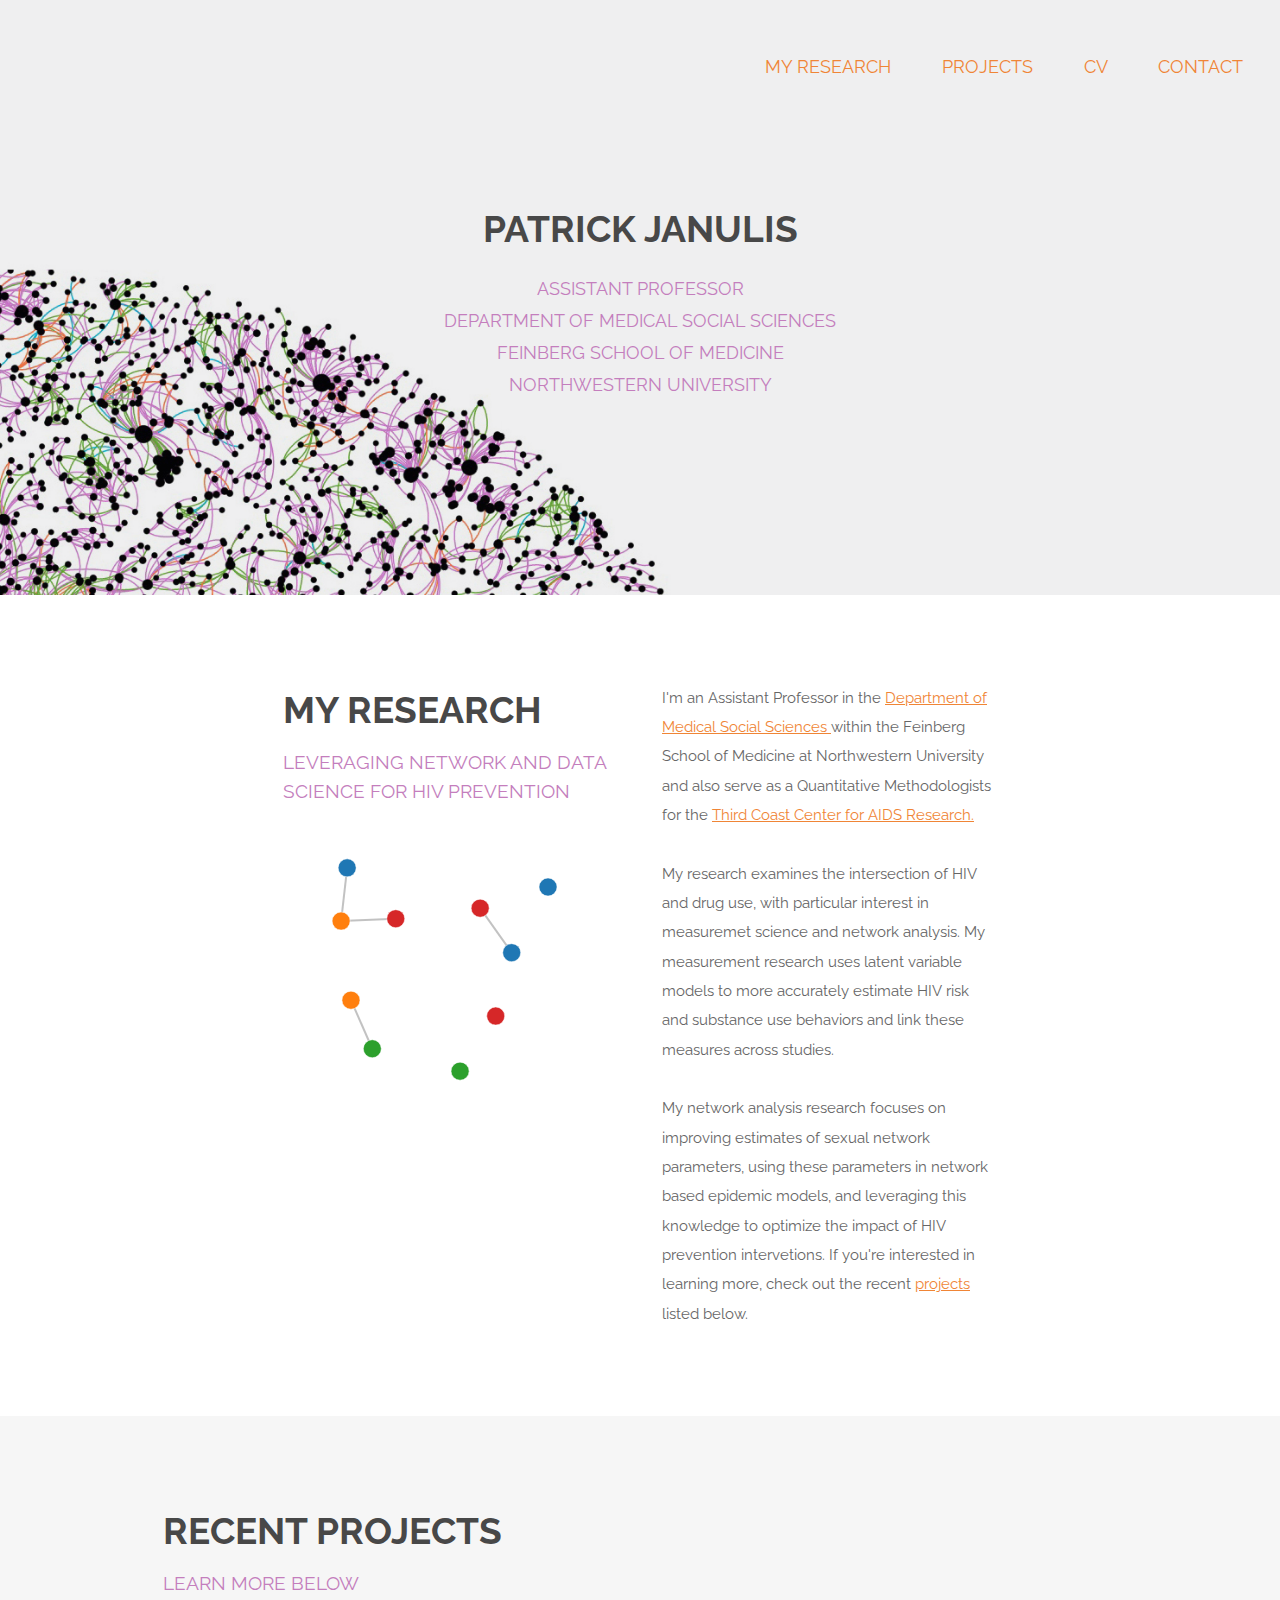
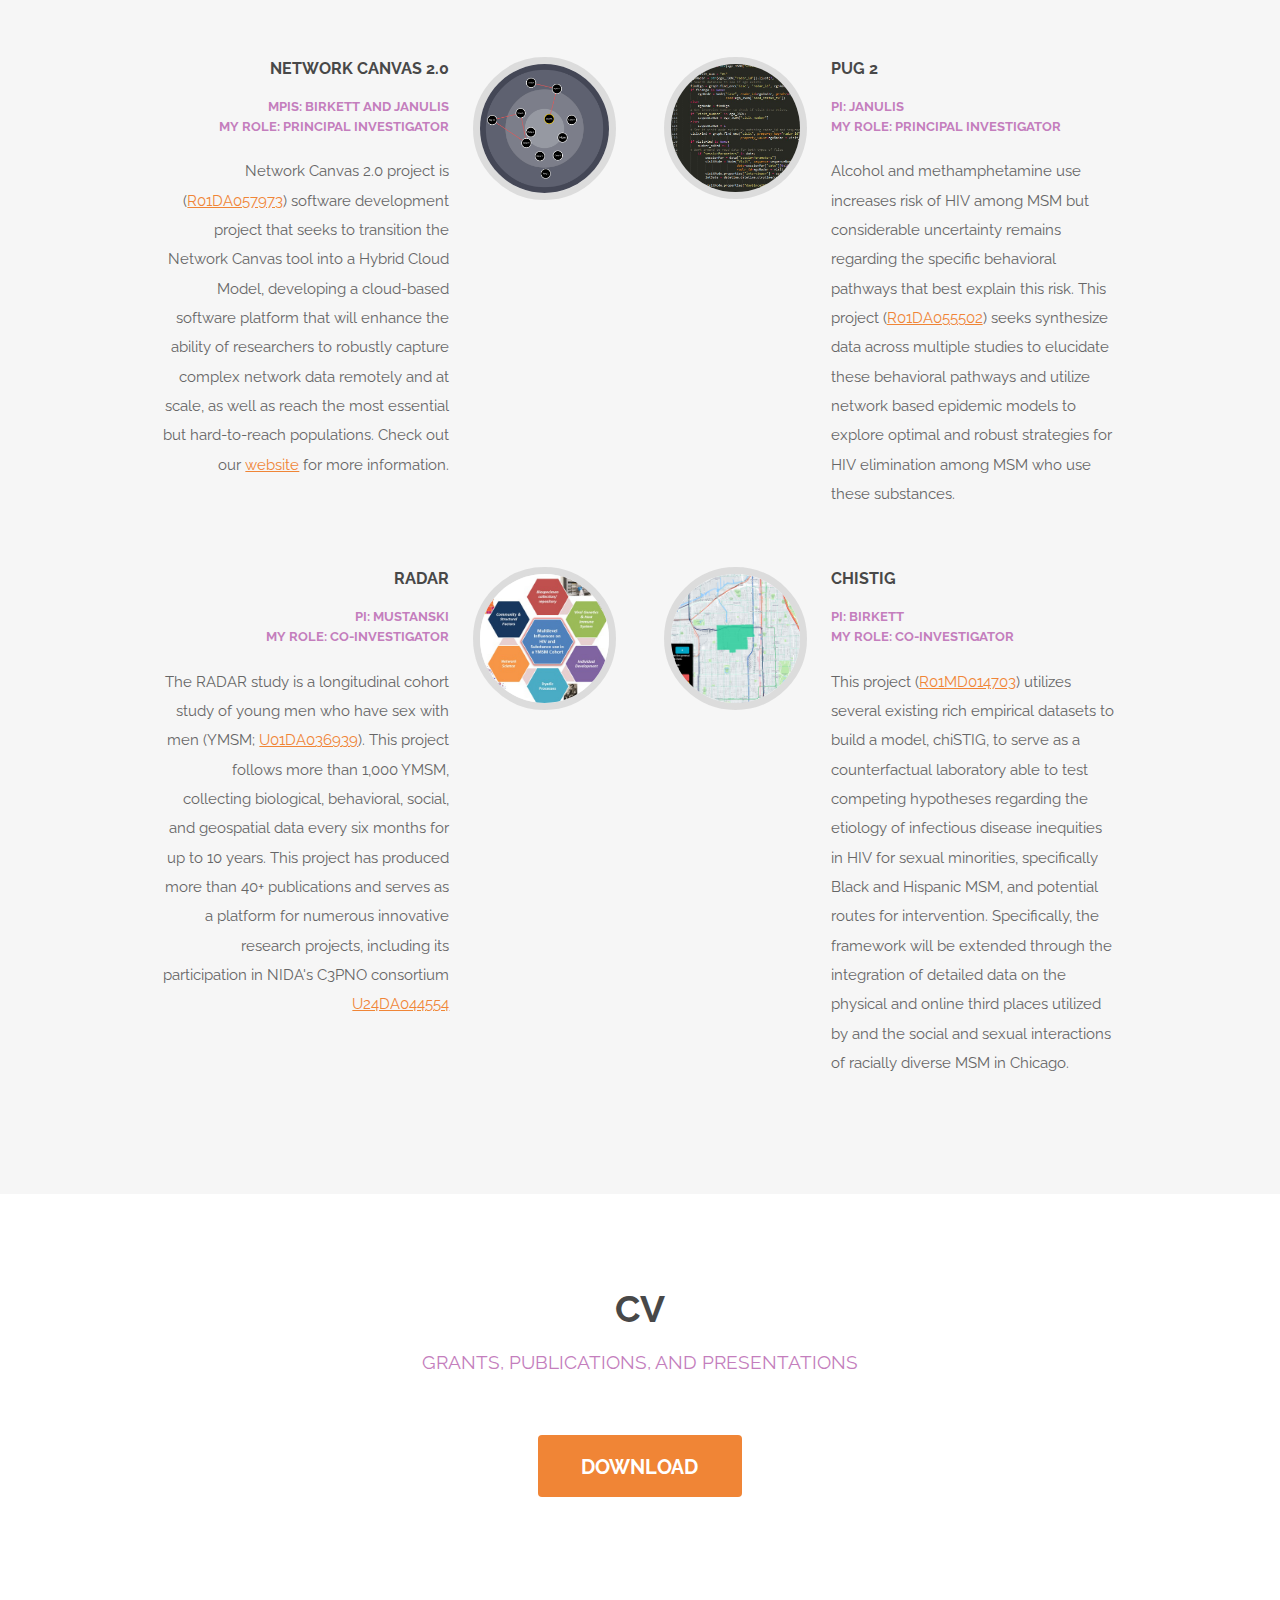
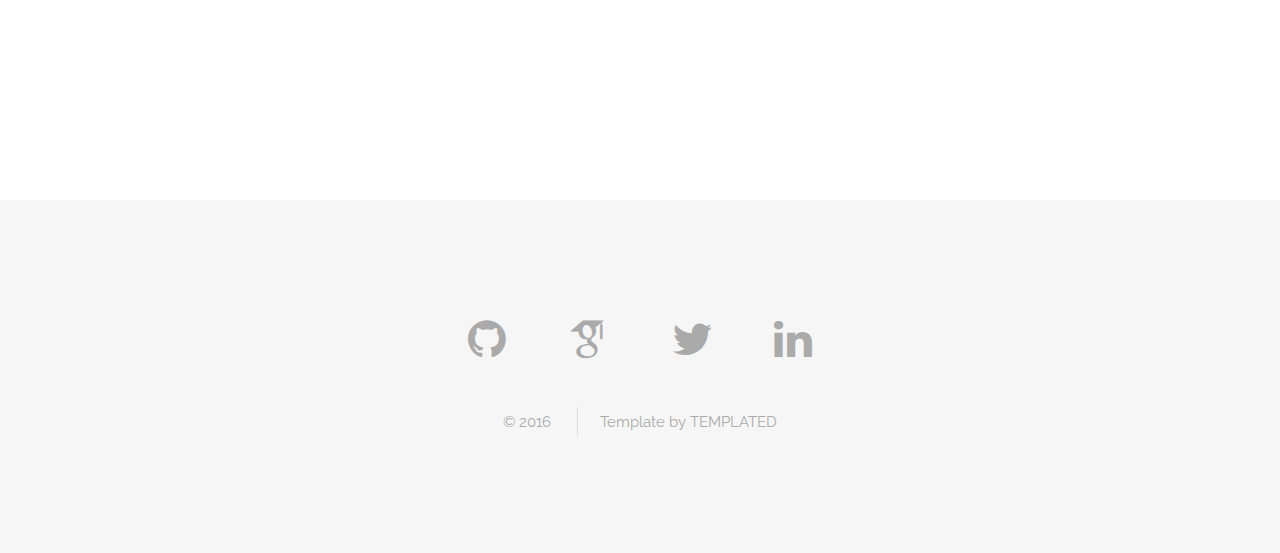
==== index.html @ 69c3ade6 "Update index.html" ====
<!DOCTYPE HTML>
<!--
	Spatial by TEMPLATED
	templated.co @templatedco
	Released for free under the Creative Commons Attribution 3.0 license (templated.co/license)
-->
<html>
	<head>
		<title>Patrick Janulis, Ph.D.</title>
		<meta charset="utf-8" />
		<meta name="viewport" content="width=device-width, initial-scale=1" />
		<link rel="stylesheet" href="css/main.css" />
		<link rel="stylesheet" href="css/d3.css" />
		<link rel="stylesheet" href="/css/academicons.min.css"/>
	</head>
	<body class="landing">

		<!-- Header -->
			<header id="header" class="alt">
				<!--- <h1><strong><a href="index.html">Spatial</a></strong> by Templated</h1> -->
				<nav id="nav">
					<ul>
						<li><a href="#MyWork">My Research</a></li>
						<li><a href="#Projects">Projects</a></li>
						<li><a href="PatrickJanulisCV.pdf">CV</a></li>
						<!---  <li><a href="#Publications">Publications</a></li> -->
						<li><a href="#Contact">Contact</a></li>
					</ul>
				</nav>
			</header>

			<a href="#menu" class="navPanelToggle"><span class="fa fa-bars"></span></a>

		<!-- Banner -->
			<section id="banner">

				<h2>Patrick Janulis</h2>
				<p> Assistant Professor <br /> Department of Medical Social Sciences  <br /> Feinberg School of Medicine  <br /> Northwestern University </p>
			</section>

			<!-- One -->
				<section id="MyWork" class="wrapper style1">
					<div class="container 75%">
						<div class="row 200%">
							<div class="6u 12u$(medium)">
								<header class="major">
									<h2>My Research</h2>
									<p>Leveraging network and data science for HIV prevention</p>
									<svg class= "network"></svg>
								</header>
							</div>
							<div class="6u$ 12u$(medium)">
								<p>I'm an Assistant Professor in the <a href="http://www.mss.northwestern.edu/"> Department of Medical Social Sciences </a> within the Feinberg School of Medicine at Northwestern University and also serve as a Quantitative Methodologists for the <a href="http://www.thirdcoastcfar.org/"> Third Coast Center for AIDS Research. </a></p>
								<p>My research examines the intersection of HIV and drug use, with particular interest in measuremet science and network analysis. My measurement research uses latent variable models to more accurately estimate HIV risk and substance use behaviors and link these measures across studies.</p>
								<p>My network analysis research focuses on improving estimates of sexual network parameters, using these parameters in network based epidemic models, and leveraging this knowledge to optimize the impact of HIV prevention intervetions. If you're interested in learning more, check out the recent <a href="#Projects">projects</a> listed below.</p>
							</div>
						</div>
					</div>
				</section>

			<!-- Two -->
				<section id="Projects" class="wrapper style2">
					<div class="container">
						<header class="major special">
							<h2>Recent Projects</h2>
							<p>Learn more below</p>
						</header>
						<div class="feature-grid">
							<div class="feature">
								<div class="image rounded"><img src="images/networkCanvas.jpg" alt="" /></div>
								<div class="content">
									<header>
										<h4>Network Canvas 2.0 </h4>
										<p class="bold">MPIs: Birkett and Janulis</br> My Role: Principal Investigator</p>
									</header>
									<p> Network Canvas 2.0 project is (<a href="https://reporter.nih.gov/search/6ZwHm5QRpkyrocJOFeIdmw/project-details/10715902">R01DA057973</a>) software development project that seeks to transition the Network Canvas tool into a Hybrid Cloud Model, developing a cloud-based software platform that will enhance the ability of researchers to robustly capture complex network data remotely and at scale, as well as reach the most essential but hard-to-reach populations. Check out our <a href="http://www.networkcanvas.com">website</a> for more information.</p>
								</div>
							</div>
							<div class="feature">
								<div class="image rounded"><img src="images/code.jpg" alt="" /></div>
								<div class="content">
									<header>
										<h4>PUG 2</h4>
										<p class="bold">PI: Janulis </br> My Role: Principal Investigator</p>
									</header>
									<p> Alcohol and methamphetamine use increases risk of HIV among MSM but considerable uncertainty remains regarding the specific behavioral pathways that best explain this risk. This project (<a href="https://reporter.nih.gov/search/p9eFxwywHk2UpX7221459A/project-details/10402179">R01DA055502</a>) seeks synthesize data across multiple studies to elucidate these behavioral pathways and utilize network based epidemic models to explore optimal and robust strategies for HIV elimination among MSM who use these substances.</p>
								</div>
							</div>
							<div class="feature">
								<div class="image rounded"><img src="images/radar.jpg" alt="" /></div>
								<div class="content">
									<header>
										<h4>RADAR</h4>
										<p class="bold">PI: Mustanski </br> My Role: Co-Investigator</p>
									</header>
									<p>The RADAR study is a longitudinal cohort study of young men who have sex with men (YMSM; <a href="https://projectreporter.nih.gov/project_info_description.cfm?aid=9271372&icde=31933219&ddparam=&ddvalue=&ddsub=&cr=3&csb=default&cs=ASC">U01DA036939</a>). This project follows more than 1,000 YMSM, collecting biological, behavioral, social, and geospatial data every six months for up to 10 years. This project has produced more than 40+ publications and serves as a platform for numerous innovative research projects, including its participation in NIDA's C3PNO consortium <a href="https://reporter.nih.gov/search/ulY2-JUQO0CBZfB5FTAWDQ/project-details/10552117">U24DA044554</a></p>
								</div>
							</div>
							<div class="feature">
								<div class="image rounded"><img src="images/geospatial.jpg" alt="" /></div>
								<div class="content">
									<header>
										<h4>chiSTIG</h4>
										<p class="bold">PI: Birkett </br> My Role: Co-Investigator</p>
									</header>
									<p>This project (<a href="https://reporter.nih.gov/search/TsQp_TdCnUOTzbxrg2rT-w/project-details/10320072">R01MD014703</a>) utilizes several existing rich empirical datasets to build a model, chiSTIG, to serve as a counterfactual laboratory able to test competing hypotheses regarding the etiology of infectious disease inequities in HIV for sexual minorities, specifically Black and Hispanic MSM, and potential routes for intervention. Specifically, the framework will be extended through the integration of detailed data on the physical and online third places utilized by and the social and sexual interactions of racially diverse MSM in Chicago. </a> </p>
								</div>
							</div>
						</div>
					</div>
				</section>

			<!-- Three -->
				<section id="CV" class="wrapper style1 special">
					<div class="container">
						<header class="major">
							<h2>CV</h2>
							<p>Grants, Publications, and Presentations</p>
						</header>
						<ul class="actions">
							<li><a href="PatrickJanulisCV.pdf" class="button special big">Download</a></li>
						</ul>
					</div>
				</section>

			<!-- Four -->
				<section id="Contact" class="wrapper style3 special">
					<div class="container">
						<header class="major">
							<h2></h2>
						</header>
					</div>
				</section>

		<!-- Footer -->
			<footer id="footer">
				<div class="container">
					<ul class="icons">
						<li><a href="https://github.com/pfsj" class="icon fa-github"></a></li>
						<li><a href="https://scholar.google.com/citations?user=0B28BegAAAAJ&hl=en" class="ai ai-google-scholar ai-2x"></a></li>
						<li><a href="https://twitter.com/Janulis" class="icon fa-twitter"></a></li>
						<li><a href="https://www.linkedin.com/in/patrick-janulis-29b77410" class="icon fa-linkedin"></a></li>
					</ul>
					<ul class="copyright">
						<li>&copy; 2016</li>
						<li>Template by <a href="https://templated.co/">TEMPLATED</a></li>
					</ul>
				</div>
			</footer>

		<!-- Scripts -->
			<script src="js/jquery.min.js"></script>
			<script src="js/skel.min.js"></script>
			<script src="js/d3.v3.min.js"></script>
			<script src="js/d3network.js"></script>
			<!-- Remove to make auto scroll
			<script>window.noZensmooth = true </script> -->

   			<script src="js/zenscroll-min.js"></script>
			<script src="js/util.js"></script>
			<script src="js/main.js"></script>

	</body>
</html>
---- css/main.css ----
@import url(font-awesome.min.css);
@import url(https://fonts.googleapis.com/css?family=Raleway:400,700);

/*
	Spatial by TEMPLATED
	templated.co @templatedco
	Released for free under the Creative Commons Attribution 3.0 license (templated.co/license)
*/

/* Reset */

	html, body, div, span, applet, object, iframe, h1, h2, h3, h4, h5, h6, p, blockquote, pre, a, abbr, acronym, address, big, cite, code, del, dfn, em, img, ins, kbd, q, s, samp, small, strike, strong, sub, sup, tt, var, b, u, i, center, dl, dt, dd, ol, ul, li, fieldset, form, label, legend, table, caption, tbody, tfoot, thead, tr, th, td, article, aside, canvas, details, embed, figure, figcaption, footer, header, hgroup, menu, nav, output, ruby, section, summary, time, mark, audio, video {
		margin: 0;
		padding: 0;
		border: 0;
		font-size: 100%;
		font: inherit;
		vertical-align: baseline;
	}

	article, aside, details, figcaption, figure, footer, header, hgroup, menu, nav, section {
		display: block;
	}

	body {
		line-height: 1;
	}

	ol, ul {
		list-style: none;
	}

	blockquote, q {
		quotes: none;
	}

	blockquote:before, blockquote:after, q:before, q:after {
		content: '';
		content: none;
	}

	table {
		border-collapse: collapse;
		border-spacing: 0;
	}

	body {
		-webkit-text-size-adjust: none;
	}

	body, .smooth-container {
		scroll-behavior: smooth
	}

/* Box Model */

	*, *:before, *:after {
		-moz-box-sizing: border-box;
		-webkit-box-sizing: border-box;
		box-sizing: border-box;
	}

/* Containers */

	.container {
		margin-left: auto;
		margin-right: auto;
	}

	.container.\31 25\25 {
		width: 100%;
		max-width: 100em;
		min-width: 80em;
	}

	.container.\37 5\25 {
		width: 60em;
	}

	.container.\35 0\25 {
		width: 40em;
	}

	.container.\32 5\25 {
		width: 20em;
	}

	.container {
		width: 80em;
	}

	@media screen and (max-width: 1680px) {

		.container.\31 25\25 {
			width: 100%;
			max-width: 100em;
			min-width: 80em;
		}

		.container.\37 5\25 {
			width: 60em;
		}

		.container.\35 0\25 {
			width: 40em;
		}

		.container.\32 5\25 {
			width: 20em;
		}

		.container {
			width: 80em;
		}

	}

	@media screen and (max-width: 1280px) {

		.container.\31 25\25 {
			width: 100%;
			max-width: 81.25em;
			min-width: 65em;
		}

		.container.\37 5\25 {
			width: 48.75em;
		}

		.container.\35 0\25 {
			width: 32.5em;
		}

		.container.\32 5\25 {
			width: 16.25em;
		}

		.container {
			width: 65em;
		}

	}

	@media screen and (max-width: 980px) {

		.container.\31 25\25 {
			width: 100%;
			max-width: 112.5%;
			min-width: 90%;
		}

		.container.\37 5\25 {
			width: 67.5%;
		}

		.container.\35 0\25 {
			width: 45%;
		}

		.container.\32 5\25 {
			width: 22.5%;
		}

		.container {
			width: 90%;
		}

	}

	@media screen and (max-width: 736px) {

		.container.\31 25\25 {
			width: 100%;
			max-width: 112.5%;
			min-width: 90%;
		}

		.container.\37 5\25 {
			width: 67.5%;
		}

		.container.\35 0\25 {
			width: 45%;
		}

		.container.\32 5\25 {
			width: 22.5%;
		}

		.container {
			width: 90% !important;
		}

	}

	@media screen and (max-width: 480px) {

		.container.\31 25\25 {
			width: 100%;
			max-width: 112.5%;
			min-width: 90%;
		}

		.container.\37 5\25 {
			width: 67.5%;
		}

		.container.\35 0\25 {
			width: 45%;
		}

		.container.\32 5\25 {
			width: 22.5%;
		}

		.container {
			width: 90% !important;
		}

	}

/* Grid */

	.row {
		border-bottom: solid 1px transparent;
		-moz-box-sizing: border-box;
		-webkit-box-sizing: border-box;
		box-sizing: border-box;
	}

	.row > * {
		float: left;
		-moz-box-sizing: border-box;
		-webkit-box-sizing: border-box;
		box-sizing: border-box;
	}

	.row:after, .row:before {
		content: '';
		display: block;
		clear: both;
		height: 0;
	}

	.row.uniform > * > :first-child {
		margin-top: 0;
	}

	.row.uniform > * > :last-child {
		margin-bottom: 0;
	}

	.row.\30 \25 > * {
		padding: 0 0 0 0em;
	}

	.row.\30 \25 {
		margin: 0 0 -1px 0em;
	}

	.row.uniform.\30 \25 > * {
		padding: 0em 0 0 0em;
	}

	.row.uniform.\30 \25 {
		margin: 0em 0 -1px 0em;
	}

	.row > * {
		padding: 0 0 0 2em;
	}

	.row {
		margin: 0 0 -1px -2em;
	}

	.row.uniform > * {
		padding: 2em 0 0 2em;
	}

	.row.uniform {
		margin: -2em 0 -1px -2em;
	}

	.row.\32 00\25 > * {
		padding: 0 0 0 4em;
	}

	.row.\32 00\25 {
		margin: 0 0 -1px -4em;
	}

	.row.uniform.\32 00\25 > * {
		padding: 4em 0 0 4em;
	}

	.row.uniform.\32 00\25 {
		margin: -4em 0 -1px -4em;
	}

	.row.\31 50\25 > * {
		padding: 0 0 0 3em;
	}

	.row.\31 50\25 {
		margin: 0 0 -1px -3em;
	}

	.row.uniform.\31 50\25 > * {
		padding: 3em 0 0 3em;
	}

	.row.uniform.\31 50\25 {
		margin: -3em 0 -1px -3em;
	}

	.row.\35 0\25 > * {
		padding: 0 0 0 1em;
	}

	.row.\35 0\25 {
		margin: 0 0 -1px -1em;
	}

	.row.uniform.\35 0\25 > * {
		padding: 1em 0 0 1em;
	}

	.row.uniform.\35 0\25 {
		margin: -1em 0 -1px -1em;
	}

	.row.\32 5\25 > * {
		padding: 0 0 0 0.5em;
	}

	.row.\32 5\25 {
		margin: 0 0 -1px -0.5em;
	}

	.row.uniform.\32 5\25 > * {
		padding: 0.5em 0 0 0.5em;
	}

	.row.uniform.\32 5\25 {
		margin: -0.5em 0 -1px -0.5em;
	}

	.\31 2u, .\31 2u\24 {
		width: 100%;
		clear: none;
		margin-left: 0;
	}

	.\31 1u, .\31 1u\24 {
		width: 91.6666666667%;
		clear: none;
		margin-left: 0;
	}

	.\31 0u, .\31 0u\24 {
		width: 83.3333333333%;
		clear: none;
		margin-left: 0;
	}

	.\39 u, .\39 u\24 {
		width: 75%;
		clear: none;
		margin-left: 0;
	}

	.\38 u, .\38 u\24 {
		width: 66.6666666667%;
		clear: none;
		margin-left: 0;
	}

	.\37 u, .\37 u\24 {
		width: 58.3333333333%;
		clear: none;
		margin-left: 0;
	}

	.\36 u, .\36 u\24 {
		width: 50%;
		clear: none;
		margin-left: 0;
	}

	.\35 u, .\35 u\24 {
		width: 41.6666666667%;
		clear: none;
		margin-left: 0;
	}

	.\34 u, .\34 u\24 {
		width: 33.3333333333%;
		clear: none;
		margin-left: 0;
	}

	.\33 u, .\33 u\24 {
		width: 25%;
		clear: none;
		margin-left: 0;
	}

	.\32 u, .\32 u\24 {
		width: 16.6666666667%;
		clear: none;
		margin-left: 0;
	}

	.\31 u, .\31 u\24 {
		width: 8.3333333333%;
		clear: none;
		margin-left: 0;
	}

	.\31 2u\24 + *,
	.\31 1u\24 + *,
	.\31 0u\24 + *,
	.\39 u\24 + *,
	.\38 u\24 + *,
	.\37 u\24 + *,
	.\36 u\24 + *,
	.\35 u\24 + *,
	.\34 u\24 + *,
	.\33 u\24 + *,
	.\32 u\24 + *,
	.\31 u\24 + * {
		clear: left;
	}

	.\-11u {
		margin-left: 91.66667%;
	}

	.\-10u {
		margin-left: 83.33333%;
	}

	.\-9u {
		margin-left: 75%;
	}

	.\-8u {
		margin-left: 66.66667%;
	}

	.\-7u {
		margin-left: 58.33333%;
	}

	.\-6u {
		margin-left: 50%;
	}

	.\-5u {
		margin-left: 41.66667%;
	}

	.\-4u {
		margin-left: 33.33333%;
	}

	.\-3u {
		margin-left: 25%;
	}

	.\-2u {
		margin-left: 16.66667%;
	}

	.\-1u {
		margin-left: 8.33333%;
	}

	@media screen and (max-width: 1680px) {

		.row > * {
			padding: 0 0 0 2em;
		}

		.row {
			margin: 0 0 -1px -2em;
		}

		.row.uniform > * {
			padding: 2em 0 0 2em;
		}

		.row.uniform {
			margin: -2em 0 -1px -2em;
		}

		.row.\32 00\25 > * {
			padding: 0 0 0 4em;
		}

		.row.\32 00\25 {
			margin: 0 0 -1px -4em;
		}

		.row.uniform.\32 00\25 > * {
			padding: 4em 0 0 4em;
		}

		.row.uniform.\32 00\25 {
			margin: -4em 0 -1px -4em;
		}

		.row.\31 50\25 > * {
			padding: 0 0 0 3em;
		}

		.row.\31 50\25 {
			margin: 0 0 -1px -3em;
		}

		.row.uniform.\31 50\25 > * {
			padding: 3em 0 0 3em;
		}

		.row.uniform.\31 50\25 {
			margin: -3em 0 -1px -3em;
		}

		.row.\35 0\25 > * {
			padding: 0 0 0 1em;
		}

		.row.\35 0\25 {
			margin: 0 0 -1px -1em;
		}

		.row.uniform.\35 0\25 > * {
			padding: 1em 0 0 1em;
		}

		.row.uniform.\35 0\25 {
			margin: -1em 0 -1px -1em;
		}

		.row.\32 5\25 > * {
			padding: 0 0 0 0.5em;
		}

		.row.\32 5\25 {
			margin: 0 0 -1px -0.5em;
		}

		.row.uniform.\32 5\25 > * {
			padding: 0.5em 0 0 0.5em;
		}

		.row.uniform.\32 5\25 {
			margin: -0.5em 0 -1px -0.5em;
		}

		.\31 2u\28xlarge\29, .\31 2u\24\28xlarge\29 {
			width: 100%;
			clear: none;
			margin-left: 0;
		}

		.\31 1u\28xlarge\29, .\31 1u\24\28xlarge\29 {
			width: 91.6666666667%;
			clear: none;
			margin-left: 0;
		}

		.\31 0u\28xlarge\29, .\31 0u\24\28xlarge\29 {
			width: 83.3333333333%;
			clear: none;
			margin-left: 0;
		}

		.\39 u\28xlarge\29, .\39 u\24\28xlarge\29 {
			width: 75%;
			clear: none;
			margin-left: 0;
		}

		.\38 u\28xlarge\29, .\38 u\24\28xlarge\29 {
			width: 66.6666666667%;
			clear: none;
			margin-left: 0;
		}

		.\37 u\28xlarge\29, .\37 u\24\28xlarge\29 {
			width: 58.3333333333%;
			clear: none;
			margin-left: 0;
		}

		.\36 u\28xlarge\29, .\36 u\24\28xlarge\29 {
			width: 50%;
			clear: none;
			margin-left: 0;
		}

		.\35 u\28xlarge\29, .\35 u\24\28xlarge\29 {
			width: 41.6666666667%;
			clear: none;
			margin-left: 0;
		}

		.\34 u\28xlarge\29, .\34 u\24\28xlarge\29 {
			width: 33.3333333333%;
			clear: none;
			margin-left: 0;
		}

		.\33 u\28xlarge\29, .\33 u\24\28xlarge\29 {
			width: 25%;
			clear: none;
			margin-left: 0;
		}

		.\32 u\28xlarge\29, .\32 u\24\28xlarge\29 {
			width: 16.6666666667%;
			clear: none;
			margin-left: 0;
		}

		.\31 u\28xlarge\29, .\31 u\24\28xlarge\29 {
			width: 8.3333333333%;
			clear: none;
			margin-left: 0;
		}

		.\31 2u\24\28xlarge\29 + *,
		.\31 1u\24\28xlarge\29 + *,
		.\31 0u\24\28xlarge\29 + *,
		.\39 u\24\28xlarge\29 + *,
		.\38 u\24\28xlarge\29 + *,
		.\37 u\24\28xlarge\29 + *,
		.\36 u\24\28xlarge\29 + *,
		.\35 u\24\28xlarge\29 + *,
		.\34 u\24\28xlarge\29 + *,
		.\33 u\24\28xlarge\29 + *,
		.\32 u\24\28xlarge\29 + *,
		.\31 u\24\28xlarge\29 + * {
			clear: left;
		}

		.\-11u\28xlarge\29 {
			margin-left: 91.66667%;
		}

		.\-10u\28xlarge\29 {
			margin-left: 83.33333%;
		}

		.\-9u\28xlarge\29 {
			margin-left: 75%;
		}

		.\-8u\28xlarge\29 {
			margin-left: 66.66667%;
		}

		.\-7u\28xlarge\29 {
			margin-left: 58.33333%;
		}

		.\-6u\28xlarge\29 {
			margin-left: 50%;
		}

		.\-5u\28xlarge\29 {
			margin-left: 41.66667%;
		}

		.\-4u\28xlarge\29 {
			margin-left: 33.33333%;
		}

		.\-3u\28xlarge\29 {
			margin-left: 25%;
		}

		.\-2u\28xlarge\29 {
			margin-left: 16.66667%;
		}

		.\-1u\28xlarge\29 {
			margin-left: 8.33333%;
		}

	}

	@media screen and (max-width: 1280px) {

		.row > * {
			padding: 0 0 0 1.5em;
		}

		.row {
			margin: 0 0 -1px -1.5em;
		}

		.row.uniform > * {
			padding: 1.5em 0 0 1.5em;
		}

		.row.uniform {
			margin: -1.5em 0 -1px -1.5em;
		}

		.row.\32 00\25 > * {
			padding: 0 0 0 3em;
		}

		.row.\32 00\25 {
			margin: 0 0 -1px -3em;
		}

		.row.uniform.\32 00\25 > * {
			padding: 3em 0 0 3em;
		}

		.row.uniform.\32 00\25 {
			margin: -3em 0 -1px -3em;
		}

		.row.\31 50\25 > * {
			padding: 0 0 0 2.25em;
		}

		.row.\31 50\25 {
			margin: 0 0 -1px -2.25em;
		}

		.row.uniform.\31 50\25 > * {
			padding: 2.25em 0 0 2.25em;
		}

		.row.uniform.\31 50\25 {
			margin: -2.25em 0 -1px -2.25em;
		}

		.row.\35 0\25 > * {
			padding: 0 0 0 0.75em;
		}

		.row.\35 0\25 {
			margin: 0 0 -1px -0.75em;
		}

		.row.uniform.\35 0\25 > * {
			padding: 0.75em 0 0 0.75em;
		}

		.row.uniform.\35 0\25 {
			margin: -0.75em 0 -1px -0.75em;
		}

		.row.\32 5\25 > * {
			padding: 0 0 0 0.375em;
		}

		.row.\32 5\25 {
			margin: 0 0 -1px -0.375em;
		}

		.row.uniform.\32 5\25 > * {
			padding: 0.375em 0 0 0.375em;
		}

		.row.uniform.\32 5\25 {
			margin: -0.375em 0 -1px -0.375em;
		}

		.\31 2u\28large\29, .\31 2u\24\28large\29 {
			width: 100%;
			clear: none;
			margin-left: 0;
		}

		.\31 1u\28large\29, .\31 1u\24\28large\29 {
			width: 91.6666666667%;
			clear: none;
			margin-left: 0;
		}

		.\31 0u\28large\29, .\31 0u\24\28large\29 {
			width: 83.3333333333%;
			clear: none;
			margin-left: 0;
		}

		.\39 u\28large\29, .\39 u\24\28large\29 {
			width: 75%;
			clear: none;
			margin-left: 0;
		}

		.\38 u\28large\29, .\38 u\24\28large\29 {
			width: 66.6666666667%;
			clear: none;
			margin-left: 0;
		}

		.\37 u\28large\29, .\37 u\24\28large\29 {
			width: 58.3333333333%;
			clear: none;
			margin-left: 0;
		}

		.\36 u\28large\29, .\36 u\24\28large\29 {
			width: 50%;
			clear: none;
			margin-left: 0;
		}

		.\35 u\28large\29, .\35 u\24\28large\29 {
			width: 41.6666666667%;
			clear: none;
			margin-left: 0;
		}

		.\34 u\28large\29, .\34 u\24\28large\29 {
			width: 33.3333333333%;
			clear: none;
			margin-left: 0;
		}

		.\33 u\28large\29, .\33 u\24\28large\29 {
			width: 25%;
			clear: none;
			margin-left: 0;
		}

		.\32 u\28large\29, .\32 u\24\28large\29 {
			width: 16.6666666667%;
			clear: none;
			margin-left: 0;
		}

		.\31 u\28large\29, .\31 u\24\28large\29 {
			width: 8.3333333333%;
			clear: none;
			margin-left: 0;
		}

		.\31 2u\24\28large\29 + *,
		.\31 1u\24\28large\29 + *,
		.\31 0u\24\28large\29 + *,
		.\39 u\24\28large\29 + *,
		.\38 u\24\28large\29 + *,
		.\37 u\24\28large\29 + *,
		.\36 u\24\28large\29 + *,
		.\35 u\24\28large\29 + *,
		.\34 u\24\28large\29 + *,
		.\33 u\24\28large\29 + *,
		.\32 u\24\28large\29 + *,
		.\31 u\24\28large\29 + * {
			clear: left;
		}

		.\-11u\28large\29 {
			margin-left: 91.66667%;
		}

		.\-10u\28large\29 {
			margin-left: 83.33333%;
		}

		.\-9u\28large\29 {
			margin-left: 75%;
		}

		.\-8u\28large\29 {
			margin-left: 66.66667%;
		}

		.\-7u\28large\29 {
			margin-left: 58.33333%;
		}

		.\-6u\28large\29 {
			margin-left: 50%;
		}

		.\-5u\28large\29 {
			margin-left: 41.66667%;
		}

		.\-4u\28large\29 {
			margin-left: 33.33333%;
		}

		.\-3u\28large\29 {
			margin-left: 25%;
		}

		.\-2u\28large\29 {
			margin-left: 16.66667%;
		}

		.\-1u\28large\29 {
			margin-left: 8.33333%;
		}

	}

	@media screen and (max-width: 980px) {

		.row > * {
			padding: 0 0 0 1.5em;
		}

		.row {
			margin: 0 0 -1px -1.5em;
		}

		.row.uniform > * {
			padding: 1.5em 0 0 1.5em;
		}

		.row.uniform {
			margin: -1.5em 0 -1px -1.5em;
		}

		.row.\32 00\25 > * {
			padding: 0 0 0 3em;
		}

		.row.\32 00\25 {
			margin: 0 0 -1px -3em;
		}

		.row.uniform.\32 00\25 > * {
			padding: 3em 0 0 3em;
		}

		.row.uniform.\32 00\25 {
			margin: -3em 0 -1px -3em;
		}

		.row.\31 50\25 > * {
			padding: 0 0 0 2.25em;
		}

		.row.\31 50\25 {
			margin: 0 0 -1px -2.25em;
		}

		.row.uniform.\31 50\25 > * {
			padding: 2.25em 0 0 2.25em;
		}

		.row.uniform.\31 50\25 {
			margin: -2.25em 0 -1px -2.25em;
		}

		.row.\35 0\25 > * {
			padding: 0 0 0 0.75em;
		}

		.row.\35 0\25 {
			margin: 0 0 -1px -0.75em;
		}

		.row.uniform.\35 0\25 > * {
			padding: 0.75em 0 0 0.75em;
		}

		.row.uniform.\35 0\25 {
			margin: -0.75em 0 -1px -0.75em;
		}

		.row.\32 5\25 > * {
			padding: 0 0 0 0.375em;
		}

		.row.\32 5\25 {
			margin: 0 0 -1px -0.375em;
		}

		.row.uniform.\32 5\25 > * {
			padding: 0.375em 0 0 0.375em;
		}

		.row.uniform.\32 5\25 {
			margin: -0.375em 0 -1px -0.375em;
		}

		.\31 2u\28medium\29, .\31 2u\24\28medium\29 {
			width: 100%;
			clear: none;
			margin-left: 0;
		}

		.\31 1u\28medium\29, .\31 1u\24\28medium\29 {
			width: 91.6666666667%;
			clear: none;
			margin-left: 0;
		}

		.\31 0u\28medium\29, .\31 0u\24\28medium\29 {
			width: 83.3333333333%;
			clear: none;
			margin-left: 0;
		}

		.\39 u\28medium\29, .\39 u\24\28medium\29 {
			width: 75%;
			clear: none;
			margin-left: 0;
		}

		.\38 u\28medium\29, .\38 u\24\28medium\29 {
			width: 66.6666666667%;
			clear: none;
			margin-left: 0;
		}

		.\37 u\28medium\29, .\37 u\24\28medium\29 {
			width: 58.3333333333%;
			clear: none;
			margin-left: 0;
		}

		.\36 u\28medium\29, .\36 u\24\28medium\29 {
			width: 50%;
			clear: none;
			margin-left: 0;
		}

		.\35 u\28medium\29, .\35 u\24\28medium\29 {
			width: 41.6666666667%;
			clear: none;
			margin-left: 0;
		}

		.\34 u\28medium\29, .\34 u\24\28medium\29 {
			width: 33.3333333333%;
			clear: none;
			margin-left: 0;
		}

		.\33 u\28medium\29, .\33 u\24\28medium\29 {
			width: 25%;
			clear: none;
			margin-left: 0;
		}

		.\32 u\28medium\29, .\32 u\24\28medium\29 {
			width: 16.6666666667%;
			clear: none;
			margin-left: 0;
		}

		.\31 u\28medium\29, .\31 u\24\28medium\29 {
			width: 8.3333333333%;
			clear: none;
			margin-left: 0;
		}

		.\31 2u\24\28medium\29 + *,
		.\31 1u\24\28medium\29 + *,
		.\31 0u\24\28medium\29 + *,
		.\39 u\24\28medium\29 + *,
		.\38 u\24\28medium\29 + *,
		.\37 u\24\28medium\29 + *,
		.\36 u\24\28medium\29 + *,
		.\35 u\24\28medium\29 + *,
		.\34 u\24\28medium\29 + *,
		.\33 u\24\28medium\29 + *,
		.\32 u\24\28medium\29 + *,
		.\31 u\24\28medium\29 + * {
			clear: left;
		}

		.\-11u\28medium\29 {
			margin-left: 91.66667%;
		}

		.\-10u\28medium\29 {
			margin-left: 83.33333%;
		}

		.\-9u\28medium\29 {
			margin-left: 75%;
		}

		.\-8u\28medium\29 {
			margin-left: 66.66667%;
		}

		.\-7u\28medium\29 {
			margin-left: 58.33333%;
		}

		.\-6u\28medium\29 {
			margin-left: 50%;
		}

		.\-5u\28medium\29 {
			margin-left: 41.66667%;
		}

		.\-4u\28medium\29 {
			margin-left: 33.33333%;
		}

		.\-3u\28medium\29 {
			margin-left: 25%;
		}

		.\-2u\28medium\29 {
			margin-left: 16.66667%;
		}

		.\-1u\28medium\29 {
			margin-left: 8.33333%;
		}

	}

	@media screen and (max-width: 736px) {

		.row > * {
			padding: 0 0 0 1.25em;
		}

		.row {
			margin: 0 0 -1px -1.25em;
		}

		.row.uniform > * {
			padding: 1.25em 0 0 1.25em;
		}

		.row.uniform {
			margin: -1.25em 0 -1px -1.25em;
		}

		.row.\32 00\25 > * {
			padding: 0 0 0 2.5em;
		}

		.row.\32 00\25 {
			margin: 0 0 -1px -2.5em;
		}

		.row.uniform.\32 00\25 > * {
			padding: 2.5em 0 0 2.5em;
		}

		.row.uniform.\32 00\25 {
			margin: -2.5em 0 -1px -2.5em;
		}

		.row.\31 50\25 > * {
			padding: 0 0 0 1.875em;
		}

		.row.\31 50\25 {
			margin: 0 0 -1px -1.875em;
		}

		.row.uniform.\31 50\25 > * {
			padding: 1.875em 0 0 1.875em;
		}

		.row.uniform.\31 50\25 {
			margin: -1.875em 0 -1px -1.875em;
		}

		.row.\35 0\25 > * {
			padding: 0 0 0 0.625em;
		}

		.row.\35 0\25 {
			margin: 0 0 -1px -0.625em;
		}

		.row.uniform.\35 0\25 > * {
			padding: 0.625em 0 0 0.625em;
		}

		.row.uniform.\35 0\25 {
			margin: -0.625em 0 -1px -0.625em;
		}

		.row.\32 5\25 > * {
			padding: 0 0 0 0.3125em;
		}

		.row.\32 5\25 {
			margin: 0 0 -1px -0.3125em;
		}

		.row.uniform.\32 5\25 > * {
			padding: 0.3125em 0 0 0.3125em;
		}

		.row.uniform.\32 5\25 {
			margin: -0.3125em 0 -1px -0.3125em;
		}

		.\31 2u\28small\29, .\31 2u\24\28small\29 {
			width: 100%;
			clear: none;
			margin-left: 0;
		}

		.\31 1u\28small\29, .\31 1u\24\28small\29 {
			width: 91.6666666667%;
			clear: none;
			margin-left: 0;
		}

		.\31 0u\28small\29, .\31 0u\24\28small\29 {
			width: 83.3333333333%;
			clear: none;
			margin-left: 0;
		}

		.\39 u\28small\29, .\39 u\24\28small\29 {
			width: 75%;
			clear: none;
			margin-left: 0;
		}

		.\38 u\28small\29, .\38 u\24\28small\29 {
			width: 66.6666666667%;
			clear: none;
			margin-left: 0;
		}

		.\37 u\28small\29, .\37 u\24\28small\29 {
			width: 58.3333333333%;
			clear: none;
			margin-left: 0;
		}

		.\36 u\28small\29, .\36 u\24\28small\29 {
			width: 50%;
			clear: none;
			margin-left: 0;
		}

		.\35 u\28small\29, .\35 u\24\28small\29 {
			width: 41.6666666667%;
			clear: none;
			margin-left: 0;
		}

		.\34 u\28small\29, .\34 u\24\28small\29 {
			width: 33.3333333333%;
			clear: none;
			margin-left: 0;
		}

		.\33 u\28small\29, .\33 u\24\28small\29 {
			width: 25%;
			clear: none;
			margin-left: 0;
		}

		.\32 u\28small\29, .\32 u\24\28small\29 {
			width: 16.6666666667%;
			clear: none;
			margin-left: 0;
		}

		.\31 u\28small\29, .\31 u\24\28small\29 {
			width: 8.3333333333%;
			clear: none;
			margin-left: 0;
		}

		.\31 2u\24\28small\29 + *,
		.\31 1u\24\28small\29 + *,
		.\31 0u\24\28small\29 + *,
		.\39 u\24\28small\29 + *,
		.\38 u\24\28small\29 + *,
		.\37 u\24\28small\29 + *,
		.\36 u\24\28small\29 + *,
		.\35 u\24\28small\29 + *,
		.\34 u\24\28small\29 + *,
		.\33 u\24\28small\29 + *,
		.\32 u\24\28small\29 + *,
		.\31 u\24\28small\29 + * {
			clear: left;
		}

		.\-11u\28small\29 {
			margin-left: 91.66667%;
		}

		.\-10u\28small\29 {
			margin-left: 83.33333%;
		}

		.\-9u\28small\29 {
			margin-left: 75%;
		}

		.\-8u\28small\29 {
			margin-left: 66.66667%;
		}

		.\-7u\28small\29 {
			margin-left: 58.33333%;
		}

		.\-6u\28small\29 {
			margin-left: 50%;
		}

		.\-5u\28small\29 {
			margin-left: 41.66667%;
		}

		.\-4u\28small\29 {
			margin-left: 33.33333%;
		}

		.\-3u\28small\29 {
			margin-left: 25%;
		}

		.\-2u\28small\29 {
			margin-left: 16.66667%;
		}

		.\-1u\28small\29 {
			margin-left: 8.33333%;
		}

	}

	@media screen and (max-width: 480px) {

		.row > * {
			padding: 0 0 0 1.25em;
		}

		.row {
			margin: 0 0 -1px -1.25em;
		}

		.row.uniform > * {
			padding: 1.25em 0 0 1.25em;
		}

		.row.uniform {
			margin: -1.25em 0 -1px -1.25em;
		}

		.row.\32 00\25 > * {
			padding: 0 0 0 2.5em;
		}

		.row.\32 00\25 {
			margin: 0 0 -1px -2.5em;
		}

		.row.uniform.\32 00\25 > * {
			padding: 2.5em 0 0 2.5em;
		}

		.row.uniform.\32 00\25 {
			margin: -2.5em 0 -1px -2.5em;
		}

		.row.\31 50\25 > * {
			padding: 0 0 0 1.875em;
		}

		.row.\31 50\25 {
			margin: 0 0 -1px -1.875em;
		}

		.row.uniform.\31 50\25 > * {
			padding: 1.875em 0 0 1.875em;
		}

		.row.uniform.\31 50\25 {
			margin: -1.875em 0 -1px -1.875em;
		}

		.row.\35 0\25 > * {
			padding: 0 0 0 0.625em;
		}

		.row.\35 0\25 {
			margin: 0 0 -1px -0.625em;
		}

		.row.uniform.\35 0\25 > * {
			padding: 0.625em 0 0 0.625em;
		}

		.row.uniform.\35 0\25 {
			margin: -0.625em 0 -1px -0.625em;
		}

		.row.\32 5\25 > * {
			padding: 0 0 0 0.3125em;
		}

		.row.\32 5\25 {
			margin: 0 0 -1px -0.3125em;
		}

		.row.uniform.\32 5\25 > * {
			padding: 0.3125em 0 0 0.3125em;
		}

		.row.uniform.\32 5\25 {
			margin: -0.3125em 0 -1px -0.3125em;
		}

		.\31 2u\28xsmall\29, .\31 2u\24\28xsmall\29 {
			width: 100%;
			clear: none;
			margin-left: 0;
		}

		.\31 1u\28xsmall\29, .\31 1u\24\28xsmall\29 {
			width: 91.6666666667%;
			clear: none;
			margin-left: 0;
		}

		.\31 0u\28xsmall\29, .\31 0u\24\28xsmall\29 {
			width: 83.3333333333%;
			clear: none;
			margin-left: 0;
		}

		.\39 u\28xsmall\29, .\39 u\24\28xsmall\29 {
			width: 75%;
			clear: none;
			margin-left: 0;
		}

		.\38 u\28xsmall\29, .\38 u\24\28xsmall\29 {
			width: 66.6666666667%;
			clear: none;
			margin-left: 0;
		}

		.\37 u\28xsmall\29, .\37 u\24\28xsmall\29 {
			width: 58.3333333333%;
			clear: none;
			margin-left: 0;
		}

		.\36 u\28xsmall\29, .\36 u\24\28xsmall\29 {
			width: 50%;
			clear: none;
			margin-left: 0;
		}

		.\35 u\28xsmall\29, .\35 u\24\28xsmall\29 {
			width: 41.6666666667%;
			clear: none;
			margin-left: 0;
		}

		.\34 u\28xsmall\29, .\34 u\24\28xsmall\29 {
			width: 33.3333333333%;
			clear: none;
			margin-left: 0;
		}

		.\33 u\28xsmall\29, .\33 u\24\28xsmall\29 {
			width: 25%;
			clear: none;
			margin-left: 0;
		}

		.\32 u\28xsmall\29, .\32 u\24\28xsmall\29 {
			width: 16.6666666667%;
			clear: none;
			margin-left: 0;
		}

		.\31 u\28xsmall\29, .\31 u\24\28xsmall\29 {
			width: 8.3333333333%;
			clear: none;
			margin-left: 0;
		}

		.\31 2u\24\28xsmall\29 + *,
		.\31 1u\24\28xsmall\29 + *,
		.\31 0u\24\28xsmall\29 + *,
		.\39 u\24\28xsmall\29 + *,
		.\38 u\24\28xsmall\29 + *,
		.\37 u\24\28xsmall\29 + *,
		.\36 u\24\28xsmall\29 + *,
		.\35 u\24\28xsmall\29 + *,
		.\34 u\24\28xsmall\29 + *,
		.\33 u\24\28xsmall\29 + *,
		.\32 u\24\28xsmall\29 + *,
		.\31 u\24\28xsmall\29 + * {
			clear: left;
		}

		.\-11u\28xsmall\29 {
			margin-left: 91.66667%;
		}

		.\-10u\28xsmall\29 {
			margin-left: 83.33333%;
		}

		.\-9u\28xsmall\29 {
			margin-left: 75%;
		}

		.\-8u\28xsmall\29 {
			margin-left: 66.66667%;
		}

		.\-7u\28xsmall\29 {
			margin-left: 58.33333%;
		}

		.\-6u\28xsmall\29 {
			margin-left: 50%;
		}

		.\-5u\28xsmall\29 {
			margin-left: 41.66667%;
		}

		.\-4u\28xsmall\29 {
			margin-left: 33.33333%;
		}

		.\-3u\28xsmall\29 {
			margin-left: 25%;
		}

		.\-2u\28xsmall\29 {
			margin-left: 16.66667%;
		}

		.\-1u\28xsmall\29 {
			margin-left: 8.33333%;
		}

	}

/* Basic */

	@-ms-viewport {
		width: device-width;
	}

	body {
		-ms-overflow-style: scrollbar;
	}

	@media screen and (max-width: 480px) {

		html, body {
			min-width: 320px;
		}

	}

	body {
		background: #fff;
		padding-top: 6em;
	}

		body.landing {
			padding-top: 0 !important;
		}

		@media screen and (max-width: 980px) {

			body {
				padding-top: 2em;
			}

		}

		body.is-loading *, body.is-loading *:before, body.is-loading *:after {
			-moz-animation: none !important;
			-webkit-animation: none !important;
			-ms-animation: none !important;
			animation: none !important;
			-moz-transition: none !important;
			-webkit-transition: none !important;
			-ms-transition: none !important;
			transition: none !important;
		}

/* Type */

	body {
		background-color: #fff;
		color: #666;
	}

	body, input, select, textarea {
		font-family: "Raleway", Arial, Helvetica, sans-serif;
		font-size: 13pt;
		font-weight: 400;
		line-height: 2em;
	}

		@media screen and (max-width: 1680px) {

			body, input, select, textarea {
				font-size: 11pt;
			}

		}

		@media screen and (max-width: 1280px) {

			body, input, select, textarea {
				font-size: 11pt;
			}

		}

		@media screen and (max-width: 980px) {

			body, input, select, textarea {
				font-size: 12pt;
			}

		}

		@media screen and (max-width: 736px) {

			body, input, select, textarea {
				font-size: 12pt;
			}

		}

		@media screen and (max-width: 480px) {

			body, input, select, textarea {
				font-size: 12pt;
			}

		}

	a {
		text-decoration: underline;
		color: #f08536;
	}

		a:hover {
			text-decoration: none;
		}

	strong, b {
		color: #484848;
		font-weight: 700;
	}

	em, i {
		font-style: italic;
	}

	p {
		margin: 0 0 2em 0;
	}

	h1, h2, h3, h4, h5, h6 {
		color: #484848;
		font-weight: 700;
		line-height: 1em;
		margin: 0 0 1em 0;
		text-transform: uppercase;
	}

		h1 a, h2 a, h3 a, h4 a, h5 a, h6 a {
			color: inherit;
			text-decoration: none;
		}

	h2 {
		font-size: 1.75em;
		line-height: 1.5em;
	}

	h3 {
		font-size: 1.35em;
		line-height: 1.5em;
	}

	h4 {
		font-size: 1.1em;
		line-height: 1.5em;
	}

	h5 {
		font-size: 0.9em;
		line-height: 1.5em;
	}

	h6 {
		font-size: 0.7em;
		line-height: 1.5em;
	}

	sub {
		font-size: 0.8em;
		position: relative;
		top: 0.5em;
	}

	sup {
		font-size: 0.8em;
		position: relative;
		top: -0.5em;
	}

	blockquote {
		border-left: solid 4px;
		font-style: italic;
		margin: 0 0 2em 0;
		padding: 0.5em 0 0.5em 2em;
	}

	code {
		background: rgba(144, 144, 144, 0.075);
		border-radius: 4px;
		border: solid 1px;
		font-family: "Courier New", monospace;
		font-size: 0.9em;
		margin: 0 0.25em;
		padding: 0.25em 0.65em;
	}

	pre {
		-webkit-overflow-scrolling: touch;
		font-family: "Courier New", monospace;
		font-size: 0.9em;
		margin: 0 0 2em 0;
	}

		pre code {
			display: block;
			line-height: 1.75;
			padding: 1em 1.5em;
			overflow-x: auto;
		}

	hr {
		border: 0;
		border-bottom: solid 1px rgba(144, 144, 144, 0.25);
		margin: 2em 0;
	}

		hr.major {
			margin: 3em 0;
		}

	.align-left {
		text-align: left;
	}

	.align-center {
		text-align: center;
	}

	.align-right {
		text-align: right;
	}

/* Box */

	.box {
		border-radius: 4px;
		border: solid 1px rgba(144, 144, 144, 0.25);
		margin-bottom: 2em;
		padding: 1.5em;
	}

		.box > :last-child,
		.box > :last-child > :last-child,
		.box > :last-child > :last-child > :last-child {
			margin-bottom: 0;
		}

		.box.alt {
			border: 0;
			border-radius: 0;
			padding: 0;
		}

/* Button */

	input[type="submit"],
	input[type="reset"],
	input[type="button"],
	button,
	.button {
		-moz-appearance: none;
		-webkit-appearance: none;
		-ms-appearance: none;
		appearance: none;
		-moz-transition: background-color 0.2s ease-in-out, color 0.2s ease-in-out;
		-webkit-transition: background-color 0.2s ease-in-out, color 0.2s ease-in-out;
		-ms-transition: background-color 0.2s ease-in-out, color 0.2s ease-in-out;
		transition: background-color 0.2s ease-in-out, color 0.2s ease-in-out;
		background-color: #323037;
		border-radius: 4px;
		color: #ffffff !important;
		border: 0;
		cursor: pointer;
		display: inline-block;
		font-weight: 700;
		height: 3.15em;
		line-height: 3.25em;
		padding: 0 2.2em;
		text-align: center;
		text-decoration: none;
		text-transform: uppercase;
		white-space: nowrap;
	}

		input[type="submit"]:hover,
		input[type="reset"]:hover,
		input[type="button"]:hover,
		button:hover,
		.button:hover {
			background-color: #3e3c45;
		}

		input[type="submit"]:active,
		input[type="reset"]:active,
		input[type="button"]:active,
		button:active,
		.button:active {
			background-color: #262429;
		}

		input[type="submit"].icon,
		input[type="reset"].icon,
		input[type="button"].icon,
		button.icon,
		.button.icon {
			padding-left: 1.35em;
		}

			input[type="submit"].icon:before,
			input[type="reset"].icon:before,
			input[type="button"].icon:before,
			button.icon:before,
			.button.icon:before {
				margin-right: 0.5em;
			}

		input[type="submit"].fit,
		input[type="reset"].fit,
		input[type="button"].fit,
		button.fit,
		.button.fit {
			display: block;
			margin: 0 0 1em 0;
			width: 100%;
		}

		input[type="submit"].small,
		input[type="reset"].small,
		input[type="button"].small,
		button.small,
		.button.small {
			font-size: 0.8em;
		}

		input[type="submit"].big,
		input[type="reset"].big,
		input[type="button"].big,
		button.big,
		.button.big {
			font-size: 1.35em;
		}

		input[type="submit"].disabled, input[type="submit"]:disabled,
		input[type="reset"].disabled,
		input[type="reset"]:disabled,
		input[type="button"].disabled,
		input[type="button"]:disabled,
		button.disabled,
		button:disabled,
		.button.disabled,
		.button:disabled {
			-moz-pointer-events: none;
			-webkit-pointer-events: none;
			-ms-pointer-events: none;
			pointer-events: none;
			background-color: #666 !important;
			box-shadow: inset 0 -0.15em 0 0 rgba(0, 0, 0, 0.15);
			color: #fff !important;
			cursor: default;
			opacity: 0.25;
		}

		input[type="submit"].alt,
		input[type="reset"].alt,
		input[type="button"].alt,
		button.alt,
		.button.alt {
			background-color: transparent;
			box-shadow: inset 0 0 0 2px rgba(144, 144, 144, 0.25);
			color: #484848 !important;
		}

			input[type="submit"].alt:hover,
			input[type="reset"].alt:hover,
			input[type="button"].alt:hover,
			button.alt:hover,
			.button.alt:hover {
				background-color: rgba(144, 144, 144, 0.075);
			}

			input[type="submit"].alt:active,
			input[type="reset"].alt:active,
			input[type="button"].alt:active,
			button.alt:active,
			.button.alt:active {
				background-color: rgba(144, 144, 144, 0.2);
			}

			input[type="submit"].alt.icon:before,
			input[type="reset"].alt.icon:before,
			input[type="button"].alt.icon:before,
			button.alt.icon:before,
			.button.alt.icon:before {
				color: #aaa;
			}

		input[type="submit"].special,
		input[type="reset"].special,
		input[type="button"].special,
		button.special,
		.button.special {
			background-color: #f08536;
			color: #ffffff !important;
		}

			input[type="submit"].special:hover,
			input[type="reset"].special:hover,
			input[type="button"].special:hover,
			button.special:hover,
			.button.special:hover {
				background-color: #f44066;
			}

			input[type="submit"].special:active,
			input[type="reset"].special:active,
			input[type="button"].special:active,
			button.special:active,
			.button.special:active {
				background-color: #f21040;
			}

		@media screen and (max-width: 480px) {

			input[type="submit"],
			input[type="reset"],
			input[type="button"],
			button,
			.button {
				padding: 0;
			}

		}

/* Feature */

	.feature-grid {
		position: relative;
	}

		.feature-grid:after {
			clear: both;
			content: '';
			display: block;
		}

		.feature-grid .feature {
			display: inline-block;
			float: left;
			margin-bottom: 3em;
			width: 50%;
		}

			.feature-grid .feature .content {
				width: 60%;
			}

			.feature-grid .feature .image {
				width: 30%;
			}

				.feature-grid .feature .image img {
					display: inline;
					max-width: 100%;
				}

			.feature-grid .feature:nth-child(odd) .content, .feature-grid .feature:nth-child(odd) .image {
				float: right;
				margin-right: 5%;
				text-align: right;
			}

			.feature-grid .feature:nth-child(even) .content, .feature-grid .feature:nth-child(even) .image {
				float: left;
				margin-left: 5%;
				text-align: left;
			}

		@media screen and (max-width: 1280px) {

			.feature-grid .feature {
				margin-bottom: 2em;
			}

		}

		@media screen and (max-width: 980px) {

			.feature-grid .feature {
				display: block;
				width: 100%;
			}

				.feature-grid .feature .content {
					width: 65%;
				}

				.feature-grid .feature .image {
					margin-left: 0 !important;
					margin-right: 0 !important;
				}

		}

		@media screen and (max-width: 736px) {

			.feature-grid .feature {
				margin-bottom: 1em;
			}

		}

		@media screen and (max-width: 480px) {

			.feature-grid .feature .content,
			.feature-grid .feature .image {
				display: block;
				margin-left: 0 !important;
				margin-right: 0 !important;
				text-align: center !important;
				width: 100%;
			}

			.feature-grid .feature .image {
				margin-bottom: 1em;
			}

		}

/* Form */

	form {
		margin: 0 0 2em 0;
	}

	label {
		color: #484848;
		display: block;
		font-size: 0.9em;
		font-weight: 700;
		margin: 0 0 1em 0;
	}

	input[type="text"],
	input[type="password"],
	input[type="email"],
	select,
	textarea {
		-moz-appearance: none;
		-webkit-appearance: none;
		-ms-appearance: none;
		appearance: none;
		background: rgba(144, 144, 144, 0.075);
		border-radius: 4px;
		border: none;
		border: solid 1px rgba(144, 144, 144, 0.25);
		color: inherit;
		display: block;
		outline: 0;
		padding: 0 1em;
		text-decoration: none;
		width: 100%;
	}

		input[type="text"]:invalid,
		input[type="password"]:invalid,
		input[type="email"]:invalid,
		select:invalid,
		textarea:invalid {
			box-shadow: none;
		}

		input[type="text"]:focus,
		input[type="password"]:focus,
		input[type="email"]:focus,
		select:focus,
		textarea:focus {
			border-color: #f32853;
			box-shadow: 0 0 0 1px #f32853;
		}

	.select-wrapper {
		text-decoration: none;
		text-decoration: none;
		display: block;
		position: relative;
	}

		.select-wrapper:before {
			-moz-osx-font-smoothing: grayscale;
			-webkit-font-smoothing: antialiased;
			font-family: FontAwesome;
			font-style: normal;
			font-weight: normal;
			text-transform: none !important;
		}

		.select-wrapper:before {
			content: '\f078';
			color: rgba(144, 144, 144, 0.25);
			display: block;
			height: 2.75em;
			line-height: 2.75em;
			pointer-events: none;
			position: absolute;
			right: 0;
			text-align: center;
			top: 0;
			width: 2.75em;
		}

		.select-wrapper select::-ms-expand {
			display: none;
		}

	input[type="text"],
	input[type="password"],
	input[type="email"],
	select {
		height: 2.75em;
	}

	textarea {
		padding: 0.75em 1em;
	}

	input[type="checkbox"],
	input[type="radio"] {
		-moz-appearance: none;
		-webkit-appearance: none;
		-ms-appearance: none;
		appearance: none;
		display: block;
		float: left;
		margin-right: -2em;
		opacity: 0;
		width: 1em;
		z-index: -1;
	}

		input[type="checkbox"] + label,
		input[type="radio"] + label {
			text-decoration: none;
			color: #666;
			cursor: pointer;
			display: inline-block;
			font-size: 1em;
			font-weight: 400;
			padding-left: 2.4em;
			padding-right: 0.75em;
			position: relative;
		}

			input[type="checkbox"] + label:before,
			input[type="radio"] + label:before {
				-moz-osx-font-smoothing: grayscale;
				-webkit-font-smoothing: antialiased;
				font-family: FontAwesome;
				font-style: normal;
				font-weight: normal;
				text-transform: none !important;
			}

			input[type="checkbox"] + label:before,
			input[type="radio"] + label:before {
				background: rgba(144, 144, 144, 0.075);
				border-radius: 4px;
				border: solid 1px rgba(144, 144, 144, 0.25);
				content: '';
				display: inline-block;
				height: 1.65em;
				left: 0;
				line-height: 1.58125em;
				position: absolute;
				text-align: center;
				top: 0;
				width: 1.65em;
			}

		input[type="checkbox"]:checked + label:before,
		input[type="radio"]:checked + label:before {
			content: '\f00c';
			background: #323037;
			border-color: #323037;
			color: #ffffff;
		}

		input[type="checkbox"]:focus + label:before,
		input[type="radio"]:focus + label:before {
			border-color: #f32853;
			box-shadow: 0 0 0 1px #f32853;
		}

	input[type="checkbox"] + label:before {
		border-radius: 4px;
	}

	input[type="radio"] + label:before {
		border-radius: 100%;
	}

	::-webkit-input-placeholder {
		opacity: 1.0;
		color: #aaa !important;
	}

	:-moz-placeholder {
		opacity: 1.0;
		color: #aaa !important;
	}

	::-moz-placeholder {
		opacity: 1.0;
		color: #aaa !important;
	}

	:-ms-input-placeholder {
		opacity: 1.0;
		color: #aaa !important;
	}

	.formerize-placeholder {
		opacity: 1.0;
		color: #aaa !important;
	}

/* Icon */

	.icon {
		text-decoration: none;
		border-bottom: none;
		position: relative;
	}

		.icon:before {
			-moz-osx-font-smoothing: grayscale;
			-webkit-font-smoothing: antialiased;
			font-family: FontAwesome;
			font-style: normal;
			font-weight: normal;
			text-transform: none !important;
		}

		.icon > .label {
			display: none;
		}

/* Image */

	.image {
		border-radius: 4px;
		border: 0;
		display: inline-block;
		position: relative;
	}

		.image img {
			border-radius: 4px;
			display: block;
		}

		.image.left, .image.right {
			max-width: 40%;
		}

			.image.left img, .image.right img {
				width: 100%;
			}

		.image.left {
			float: left;
			padding: 0 1.5em 1em 0;
			top: 0.25em;
		}

		.image.right {
			float: right;
			padding: 0 0 1em 1.5em;
			top: 0.25em;
		}

		.image.fit {
			display: block;
			margin: 0 0 2em 0;
			width: 100%;
		}

			.image.fit img {
				width: 100%;
			}

		.image.rounded {
			border-radius: 100%;
		}

			.image.rounded img {
				border: solid 0.5em rgba(144, 144, 144, 0.25);
				border-radius: 100%;
			}

		.image.captioned {
			border-radius: 0;
			margin-bottom: 4em;
		}

			.image.captioned img {
				border-radius: 0;
			}

			.image.captioned h3 {
				background-color: #fff;
				box-shadow: 0px 0.0375em 0.125em 0px rgba(0, 0, 0, 0.15);
				display: block;
				padding: 2em 1em;
			}

			@media screen and (max-width: 736px) {

				.image.captioned {
					margin-bottom: 2em;
				}

					.image.captioned h3 {
						padding: 1em;
					}

			}

		.image.main {
			display: block;
			margin: 0 0 3em 0;
			width: 100%;
		}

			.image.main img {
				width: 100%;
			}

/* List */

	ol {
		list-style: decimal;
		margin: 0 0 2em 0;
		padding-left: 1.25em;
	}

		ol li {
			padding-left: 0.25em;
		}

	ul {
		list-style: disc;
		margin: 0 0 2em 0;
		padding-left: 1em;
	}

		ul li {
			padding-left: 0.5em;
		}

		ul.alt {
			list-style: none;
			padding-left: 0;
		}

			ul.alt li {
				border-top: solid 1px rgba(144, 144, 144, 0.25);
				padding: 0.5em 0;
			}

				ul.alt li:first-child {
					border-top: 0;
					padding-top: 0;
				}

		ul.icons {
			cursor: default;
			list-style: none;
			padding-left: 0;
		}

			ul.icons li {
				display: inline-block;
				padding: 0 1em 0 0;
			}

				ul.icons li:last-child {
					padding-right: 0;
				}

				ul.icons li .icon:before {
					font-size: 2em;
				}

		ul.actions {
			cursor: default;
			list-style: none;
			padding-left: 0;
		}

			ul.actions li {
				display: inline-block;
				padding: 0 1em 0 0;
				vertical-align: middle;
			}

				ul.actions li:last-child {
					padding-right: 0;
				}

			ul.actions.small li {
				padding: 0 0.5em 0 0;
			}

			ul.actions.vertical li {
				display: block;
				padding: 1em 0 0 0;
			}

				ul.actions.vertical li:first-child {
					padding-top: 0;
				}

				ul.actions.vertical li > * {
					margin-bottom: 0;
				}

			ul.actions.vertical.small li {
				padding: 0.5em 0 0 0;
			}

				ul.actions.vertical.small li:first-child {
					padding-top: 0;
				}

			ul.actions.fit {
				display: table;
				margin-left: -1em;
				padding: 0;
				table-layout: fixed;
				width: calc(100% + 1em);
			}

				ul.actions.fit li {
					display: table-cell;
					padding: 0 0 0 1em;
				}

					ul.actions.fit li > * {
						margin-bottom: 0;
					}

				ul.actions.fit.small {
					margin-left: -0.5em;
					width: calc(100% + 0.5em);
				}

					ul.actions.fit.small li {
						padding: 0 0 0 0.5em;
					}

			@media screen and (max-width: 480px) {

				ul.actions {
					margin: 0 0 2em 0;
				}

					ul.actions li {
						padding: 1em 0 0 0;
						display: block;
						text-align: center;
						width: 100%;
					}

						ul.actions li:first-child {
							padding-top: 0;
						}

						ul.actions li > * {
							width: 100%;
							margin: 0 !important;
						}

							ul.actions li > *.icon:before {
								margin-left: -2em;
							}

					ul.actions.small li {
						padding: 0.5em 0 0 0;
					}

						ul.actions.small li:first-child {
							padding-top: 0;
						}

			}

	dl {
		margin: 0 0 2em 0;
	}

		dl dt {
			display: block;
			font-weight: 700;
			margin: 0 0 1em 0;
		}

		dl dd {
			margin-left: 2em;
		}

/* Section/Article */

	section.special, article.special {
		text-align: center;
	}

	header p {
		color: #c47ebd;
		position: relative;
		margin: 0 0 1.5em 0;
		text-transform: uppercase;
	}

	p.bold {
		color: #c47ebd;
		position: relative;
		margin: 0 0 1.5em 0;
		text-transform: uppercase;
		font-weight: bold;
	}

	header h2 + p {
		font-size: 1.25em;
		margin-top: -1em;
		line-height: 1.5em;
	}

	header h3 + p {
		font-size: 1.1em;
		margin-top: -0.8em;
		line-height: 1.5em;
	}

	header h4 + p,
	header h5 + p,
	header h6 + p {
		font-size: 0.9em;
		margin-top: -0.6em;
		line-height: 1.5em;
	}

	header.major {
		margin: 0 0 6em 0;
	}

		header.major h2 {
			font-size: 3em;
		}

		header.major h2, header.major h3, header.major h4, header.major h5, header.major h6 {
			display: inline-block;
			margin: 0 0 0.8em;
		}

		header.major p {
			font-size: 1.7em;
			margin-bottom: 0;
		}

	@media screen and (max-width: 1280px) {

		header.major {
			margin-bottom: 4em;
		}

			header.major h2 {
				font-size: 2.5em;
			}

			header.major p {
				font-size: 1.3em;
			}

	}

	@media screen and (max-width: 980px) {

		header.major h2 {
			font-size: 2em;
		}

		header.major p {
			font-size: 1.1em;
		}

	}

	@media screen and (max-width: 736px) {

		header.major {
			margin-bottom: 2em;
		}

	}

	@media screen and (max-width: 480px) {

		header.major h2 {
			font-size: 1.75em;
		}

	}

/* Table */

	.table-wrapper {
		-webkit-overflow-scrolling: touch;
		overflow-x: auto;
	}

	table {
		margin: 0 0 2em 0;
		width: 100%;
	}

		table tbody tr {
			border: solid 1px rgba(144, 144, 144, 0.25);
			border-left: 0;
			border-right: 0;
		}

			table tbody tr:nth-child(2n + 1) {
				background-color: rgba(144, 144, 144, 0.075);
			}

		table td {
			padding: 0.75em 0.75em;
		}

		table th {
			color: #484848;
			font-size: 0.9em;
			font-weight: 700;
			padding: 0 0.75em 0.75em 0.75em;
			text-align: left;
		}

		table thead {
			border-bottom: solid 2px rgba(144, 144, 144, 0.25);
		}

		table tfoot {
			border-top: solid 2px rgba(144, 144, 144, 0.25);
		}

		table.alt {
			border-collapse: separate;
		}

			table.alt tbody tr td {
				border: solid 1px rgba(144, 144, 144, 0.25);
				border-left-width: 0;
				border-top-width: 0;
			}

				table.alt tbody tr td:first-child {
					border-left-width: 1px;
				}

			table.alt tbody tr:first-child td {
				border-top-width: 1px;
			}

			table.alt thead {
				border-bottom: 0;
			}

			table.alt tfoot {
				border-top: 0;
			}

/* Wrapper */

	body.is-touch .wrapper.style3 {
		background-attachment: scroll;
	}

	.wrapper {
		padding: 6em 0 4em 0;
	}

		.wrapper > .inner {
			margin: 0 auto;
			width: 60em;
		}

		.wrapper.style2 {
			background-color: #f6f6f6;
		}

		.wrapper.style3 {
			background-attachment: fixed;
			background-image: url("images/overlay-2.png"), url("images/banner-new.jpg");
			background-position: center center;
			background-size: cover;
		}

			.wrapper.style3 header.major {
				margin-bottom: 3em;
			}

				.wrapper.style3 header.major h2 {
					color: #484848;
				}

				@media screen and (max-width: 1280px) {

					.wrapper.style3 header.major {
						margin-bottom: 2em;
					}

				}

		@media screen and (max-width: 980px) {

			.wrapper {
				padding: 4em 0 2em 0;
			}

		}

		@media screen and (max-width: 736px) {

			.wrapper {
				padding: 3em 0 1em 0;
			}

		}

		@media screen and (max-width: 480px) {

			.wrapper {
				padding: 2em 0 0.1em 0;
			}

		}

/* Header */

	#header {
		background-color: #fff;
		border-bottom: solid 1px rgba(144, 144, 144, 0.25);
		box-shadow: 0px 0.0375em 0.125em 0px rgba(0, 0, 0, 0.05);
		color: #484848;
		cursor: default;
		font-size: 1.25em;
		height: 4.5em;
		left: 0;
		line-height: 4.4em;
		position: fixed;
		text-transform: uppercase;
		top: 0;
		width: 100%;
		z-index: 10000;
		z-index: 10001;
	}

		#header h1 {
			color: #484848;
			font-weight: 400;
			height: inherit;
			left: 1.25em;
			line-height: inherit;
			margin: 0;
			padding: 0;
			position: absolute;
			top: 0;
		}

		#header nav {
			height: inherit;
			line-height: inherit;
			position: absolute;
			right: 1.25em;
			top: 0;
			vertical-align: middle;
		}

			#header nav ul {
				list-style: none;
				margin: 0;
				padding-left: 0;
			}

				#header nav ul li {
					border-radius: 4px;
					display: inline-block;
					margin-left: 2.5em;
					padding-left: 0;
				}

					#header nav ul li a {
						-moz-transition: color 0.2s ease-in-out;
						-webkit-transition: color 0.2s ease-in-out;
						-ms-transition: color 0.2s ease-in-out;
						transition: color 0.2s ease-in-out;
						color: #f08536;
						display: inline-block;
						text-decoration: none;
					}

						#header nav ul li a:hover {
							color: #484848;
						}

					#header nav ul li:first-child {
						margin-left: 0;
					}

					#header nav ul li .button {
						border-color: rgba(144, 144, 144, 0.25);
						box-shadow: none;
						height: 3em;
						line-height: 2.9em;
						margin-bottom: 0;
						padding: 0 1.5em;
						position: relative;
						top: -0.075em;
						vertical-align: middle;
					}

		#header .container {
			position: relative;
		}

			#header .container h1 {
				left: 0;
			}

			#header .container nav {
				right: 0;
			}

		#header.alt {
			background-color: transparent;
			border: 0;
			box-shadow: none;
			height: 3.25em;
			line-height: 3.25em;
			position: absolute;
		}

			#header.alt h1 {
				color: #ffffff;
				left: 2.5em;
				top: 2em;
			}

				#header.alt h1 a {
					color: #FFF;
				}

			#header.alt nav {
				right: 2em;
				top: 2em;
			}

				#header.alt nav a {
					color: #f08536;
				}

					#header.alt nav a:active, #header.alt nav a:hover {
						color: #FFF;
					}

			#header.alt .button {
				border-color: rgba(255, 255, 255, 0.5);
				color: #ffffff !important;
			}

		@media screen and (max-width: 980px) {

			#header {
				display: none;
			}

		}

/* Menu */

	.navPanelToggle {
		text-decoration: none;
		text-decoration: none;
		height: 100%;
		left: 0;
		position: absolute;
		top: 0;
		width: 100%;
		display: none;
	}

		.navPanelToggle:before {
			-moz-osx-font-smoothing: grayscale;
			-webkit-font-smoothing: antialiased;
			font-family: FontAwesome;
			font-style: normal;
			font-weight: normal;
			text-transform: none !important;
		}

		@media screen and (max-width: 980px) {

			.navPanelToggle {
				display: block;
			}

		}

		.navPanelToggle *:before {
			background: rgba(144, 144, 144, 0.65);
			border-radius: 4px;
			color: #fff;
			display: block;
			font-size: 16px;
			height: 2.25em;
			left: 0.5em;
			line-height: 2.25em;
			position: absolute;
			text-align: center;
			top: 0.5em;
			width: 3.5em;
		}

	#navPanel {
		-moz-transform: translateX(-20em);
		-webkit-transform: translateX(-20em);
		-ms-transform: translateX(-20em);
		transform: translateX(-20em);
		-moz-transition: -moz-transform 0.5s ease, visibility 0.5s;
		-webkit-transition: -webkit-transform 0.5s ease, visibility 0.5s;
		-ms-transition: -ms-transform 0.5s ease, visibility 0.5s;
		transition: transform 0.5s ease, visibility 0.5s;
		-webkit-overflow-scrolling: touch;
		visibility: hidden;
		overflow-y: auto;
		position: fixed;
		left: 0;
		top: 0;
		background: #222;
		color: #fff;
		height: 100%;
		max-width: 80%;
		width: 20em;
		padding: 0.5em 1.25em;
		text-transform: uppercase;
	}

		#navPanel ul {
			list-style: none;
			margin: 0;
			padding: 0;
		}

			#navPanel ul li {
				padding: 0;
			}

				#navPanel ul li:first-child a:not(.button), #navPanel ul li:first-child span:not(.button) {
					border-top: 0;
				}

				#navPanel ul li a:not(.button),
				#navPanel ul li span:not(.button) {
					border-top: solid 1px #555;
					color: #fff;
					display: block;
					padding: 0.75em 0;
					text-decoration: none;
				}

		#navPanel .button {
			width: 100%;
		}

		#navPanel .close {
			text-decoration: none;
			-moz-transition: color 0.2s ease-in-out;
			-webkit-transition: color 0.2s ease-in-out;
			-ms-transition: color 0.2s ease-in-out;
			transition: color 0.2s ease-in-out;
			-webkit-tap-highlight-color: transparent;
			border: 0;
			color: #484848;
			cursor: pointer;
			display: block;
			height: 4em;
			padding-right: 1.25em;
			position: absolute;
			right: 0;
			text-align: right;
			top: 0;
			vertical-align: middle;
			width: 5em;
		}

			#navPanel .close:before {
				-moz-osx-font-smoothing: grayscale;
				-webkit-font-smoothing: antialiased;
				font-family: FontAwesome;
				font-style: normal;
				font-weight: normal;
				text-transform: none !important;
			}

			#navPanel .close:before {
				content: '\f00d';
				width: 3em;
				height: 3em;
				line-height: 3em;
				display: block;
				position: absolute;
				right: 0;
				top: 0;
				text-align: center;
			}

			#navPanel .close:hover {
				color: inherit;
			}

			@media screen and (max-width: 736px) {

				#navPanel .close {
					height: 4em;
					line-height: 4em;
				}

			}

		#navPanel.visible {
			-moz-transform: translateX(0);
			-webkit-transform: translateX(0);
			-ms-transform: translateX(0);
			transform: translateX(0);
			box-shadow: 0 0 1.5em 0 rgba(0, 0, 0, 0.2);
			visibility: visible;
		}

/* Banner */

	body.is-touch #banner {
		background-attachment: scroll;
	}

	#banner {
		padding: 16em 0 13em 0;
		background-attachment: fixed;
		background-image: url("images/overlay-2.png"), url("images/banner-new.jpg");
		background-position: center top;
		background-size: cover;
		line-height: 1.75;
		text-align: center;
	}

		#banner:last-child {
			margin-bottom: 0;
		}

		#banner h2 {
			color: #484848;
			display: inline-block;
			font-size: 3.5em;
			line-height: 1.35;
			margin-bottom: 0.5em;
		}

		#banner p {
			color: #c47ebd;
			font-size: 1.25em;
			margin-bottom: 1.75em;
			text-transform: uppercase;
		}

		span.highlight {
		    background-color: #ffffff;
		}

		@media screen and (max-width: 1280px) {

			#banner {
				padding: 14em 0 11em 0;
			}

				#banner h2 {
					font-size: 2.5em;
				}

		}

		@media screen and (max-width: 980px) {

			#banner {
				padding: 9em 0 7em 0;
			}

		}

		@media screen and (max-width: 736px) {

			#banner {
				padding: 6em 2em 6em 2em;
			}

				#banner br {
					display: none;
				}

				#banner h2 {
					font-size: 2.25em;
				}

				#banner p {
					font-size: 1.25em;
				}

		}

		@media screen and (max-width: 480px) {

			#banner {
				padding: 4em 2em 4em 2em;
			}

		}

/* Main */

	#main {
		padding-top: 4em;
	}

		@media screen and (max-width: 736px) {

			#main {
				padding-top: 2em;
			}

		}

/* Footer */

	#footer {
		padding: 8em 0 6em 0;
		background: #f6f6f6;
		color: #aaa;
		text-align: center;
	}

		#footer a {
			-moz-transition: color 0.2s ease-in-out;
			-webkit-transition: color 0.2s ease-in-out;
			-ms-transition: color 0.2s ease-in-out;
			transition: color 0.2s ease-in-out;
			color: #aaa;
			text-decoration: none;
		}

			#footer a:active, #footer a:hover {
				color: #666;
			}

		#footer .icons {
			font-size: 1.5em;
		}

			#footer .icons li {
				padding-right: 2.5em;
			}

				#footer .icons li:last-child {
					padding-right: 0;
				}

		#footer .copyright {
			margin: 2em 0;
			padding: 0;
			text-align: center;
		}

			#footer .copyright li {
				border-left: solid 1px rgba(144, 144, 144, 0.25);
				display: inline-block;
				list-style: none;
				margin-left: 1.5em;
				padding-left: 1.5em;
			}

				#footer .copyright li:first-child {
					border-left: 0;
					margin-left: 0;
					padding-left: 0;
				}

		@media screen and (max-width: 980px) {

			#footer {
				padding: 6em 0 4em 0;
			}

		}

		@media screen and (max-width: 736px) {

			#footer {
				padding: 3em 0 2em 0;
			}

				#footer .icons {
					font-size: 1em;
				}

		}

		@media screen and (max-width: 480px) {

			#footer {
				padding: 3em 0 1em 0;
			}

				#footer .copyright li {
					border-left: 0;
					display: block;
					margin: 0;
					padding: 0;
				}

		}
---- css/d3.css ----
/* Additional D3 CSS */ 

.node {
	stroke: #fff;
	stroke-width: .5px;
}

.node text {
  font: 5px sans-serif;
  pointer-events: none;
  text-anchor: middle;
}

.noborder
      {
        border:none;
      }

.link {
	stroke: #999;
	stroke-opacity: .6;
}

circle.leaf {
  stroke: #fff;
  stroke-width: 1.5px;
}
path.hull {
  fill: lightsteelblue;
  fill-opacity: 0.3;
}

/* Misc CSS */ 

.network2 {
	background-color:white;
}

th {
    text-align: left;
}

div.spec {
  padding-bottom: 100px;}


.no-shadow {
  -moz-box-shadow: none;
  -o-box-shadow: none;
  -webkit-box-shadow: none;
  box-shadow: none;
  border-style: none
}

tr.spaceUnder > td
{
  padding-bottom: 1em;
}
---- css/academicons.min.css ----
.ai-ul,.fa-ul{list-style-type:none}.ai-li,.fa-li{top:.14285714em;text-align:center}.ai-fw,.ai-li,.fa-fw,.fa-li{text-align:center}.ai.fa-pull-left,.fa.fa-pull-left{margin-right:.3em}@font-face{font-family:Academicons;src:url(../fonts/academicons.eot?v=1.8.0);src:url(../fonts/academicons.eot?v=1.8.0) format('embedded-opentype'),url(../fonts/academicons.ttf?v=1.8.0) format('truetype'),url(../fonts/academicons.woff?v=1.8.0) format('woff'),url(../fonts/academicons.svg?v=1.8.0#academicons) format('svg');font-weight:400;font-style:normal}.ai{display:inline-block;font:normal normal normal 14px/1 Academicons;font-size:inherit;text-rendering:auto;-webkit-font-smoothing:antialiased;-moz-osx-font-smoothing:grayscale}.ai-lg,.fa-lg{line-height:.75em;vertical-align:-15%}.ai-academia:before{content:"\e800"}.ai-academia-square:before{content:"\e801"}.ai-acclaim:before{content:"\e802"}.ai-acclaim-square:before{content:"\e803"}.ai-acm:before{content:"\e804"}.ai-acm-square:before{content:"\e805"}.ai-ads:before{content:"\e806"}.ai-ads-square:before{content:"\e807"}.ai-arxiv:before{content:"\e808"}.ai-arxiv-square:before{content:"\e809"}.ai-biorxiv:before{content:"\e810"}.ai-biorxiv-square:before{content:"\e811"}.ai-ceur:before{content:"\e812"}.ai-ceur-box:before{content:"\e813"}.ai-courser:before{content:"\e814"}.ai-courser-square:before{content:"\e815"}.ai-dataverse:before{content:"\e816"}.ai-dataverse-box:before{content:"\e817"}.ai-dblp:before{content:"\e818"}.ai-dblp-square:before{content:"\e819"}.ai-depsy:before{content:"\e820"}.ai-depsy-square:before{content:"\e821"}.ai-doi:before{content:"\e822"}.ai-doi-square:before{content:"\e823"}.ai-dryad:before{content:"\e824"}.ai-dryad-square:before{content:"\e825"}.ai-figshare:before{content:"\e826"}.ai-figshare-square:before{content:"\e827"}.ai-google-scholar:before{content:"\e828"}.ai-google-scholar-square:before{content:"\e829"}.ai-ieee:before{content:"\e830"}.ai-ieee-square:before{content:"\e831"}.ai-impactstory:before{content:"\e832"}.ai-impactstory-square:before{content:"\e833"}.ai-inspire:before{content:"\e834"}.ai-inspire-square:before{content:"\e835"}.ai-mendeley:before{content:"\e836"}.ai-mendeley-square:before{content:"\e837"}.ai-open-access:before{content:"\e838"}.ai-open-access-square:before{content:"\e839"}.ai-orcid:before{content:"\e840"}.ai-orcid-square:before{content:"\e841"}.ai-osf:before{content:"\e842"}.ai-osf-square:before{content:"\e843"}.ai-overleaf:before{content:"\e844"}.ai-overleaf-square:before{content:"\e845"}.ai-philpapers:before{content:"\e846"}.ai-philpapers-square:before{content:"\e847"}.ai-piazza:before{content:"\e848"}.ai-piazza-square:before{content:"\e849"}.ai-publons:before{content:"\e850"}.ai-publons-square:before{content:"\e851"}.ai-pubmed:before{content:"\e852"}.ai-pubmed-square:before{content:"\e853"}.ai-researchgate:before{content:"\e854"}.ai-researchgate-square:before{content:"\e855"}.ai-scirate:before{content:"\e856"}.ai-scirate-square:before{content:"\e857"}.ai-springer:before{content:"\e858"}.ai-springer-square:before{content:"\e859"}.ai-zotero:before{content:"\e860"}.ai-zotero-square:before{content:"\e861"}.ai-lg{font-size:1.33333333em}.ai-2x{font-size:2em}.ai-3x{font-size:3em}.ai-4x{font-size:4em}.ai-5x{font-size:5em}.ai-fw{width:1.28571429em}.ai-ul{padding-left:0;margin-left:2.14285714em}.ai-ul>li{position:relative}.ai-li{position:absolute;left:-2.14285714em;width:2.14285714em}.ai-li.fa-lg{left:-1.85714286em}.ai-border{padding:.2em .25em .15em;border:.08em solid #eee;border-radius:.1em}.ai-pull-left{float:left}.ai-pull-right{float:right}.ai.fa-pull-right{margin-left:.3em}.fa-lg{font-size:1.33333333em}.fa-2x{font-size:2em}.fa-3x{font-size:3em}.fa-4x{font-size:4em}.fa-5x{font-size:5em}.fa-fw{width:1.28571429em}.fa-ul{padding-left:0;margin-left:2.14285714em}.fa-ul>li{position:relative}.fa-li{position:absolute;left:-2.14285714em;width:2.14285714em}.fa-li.fa-lg{left:-1.85714286em}.fa-border{padding:.2em .25em .15em;border:.08em solid #eee;border-radius:.1em}.fa-pull-left{float:left}.fa-pull-right{float:right}.fa.fa-pull-right{margin-left:.3em}
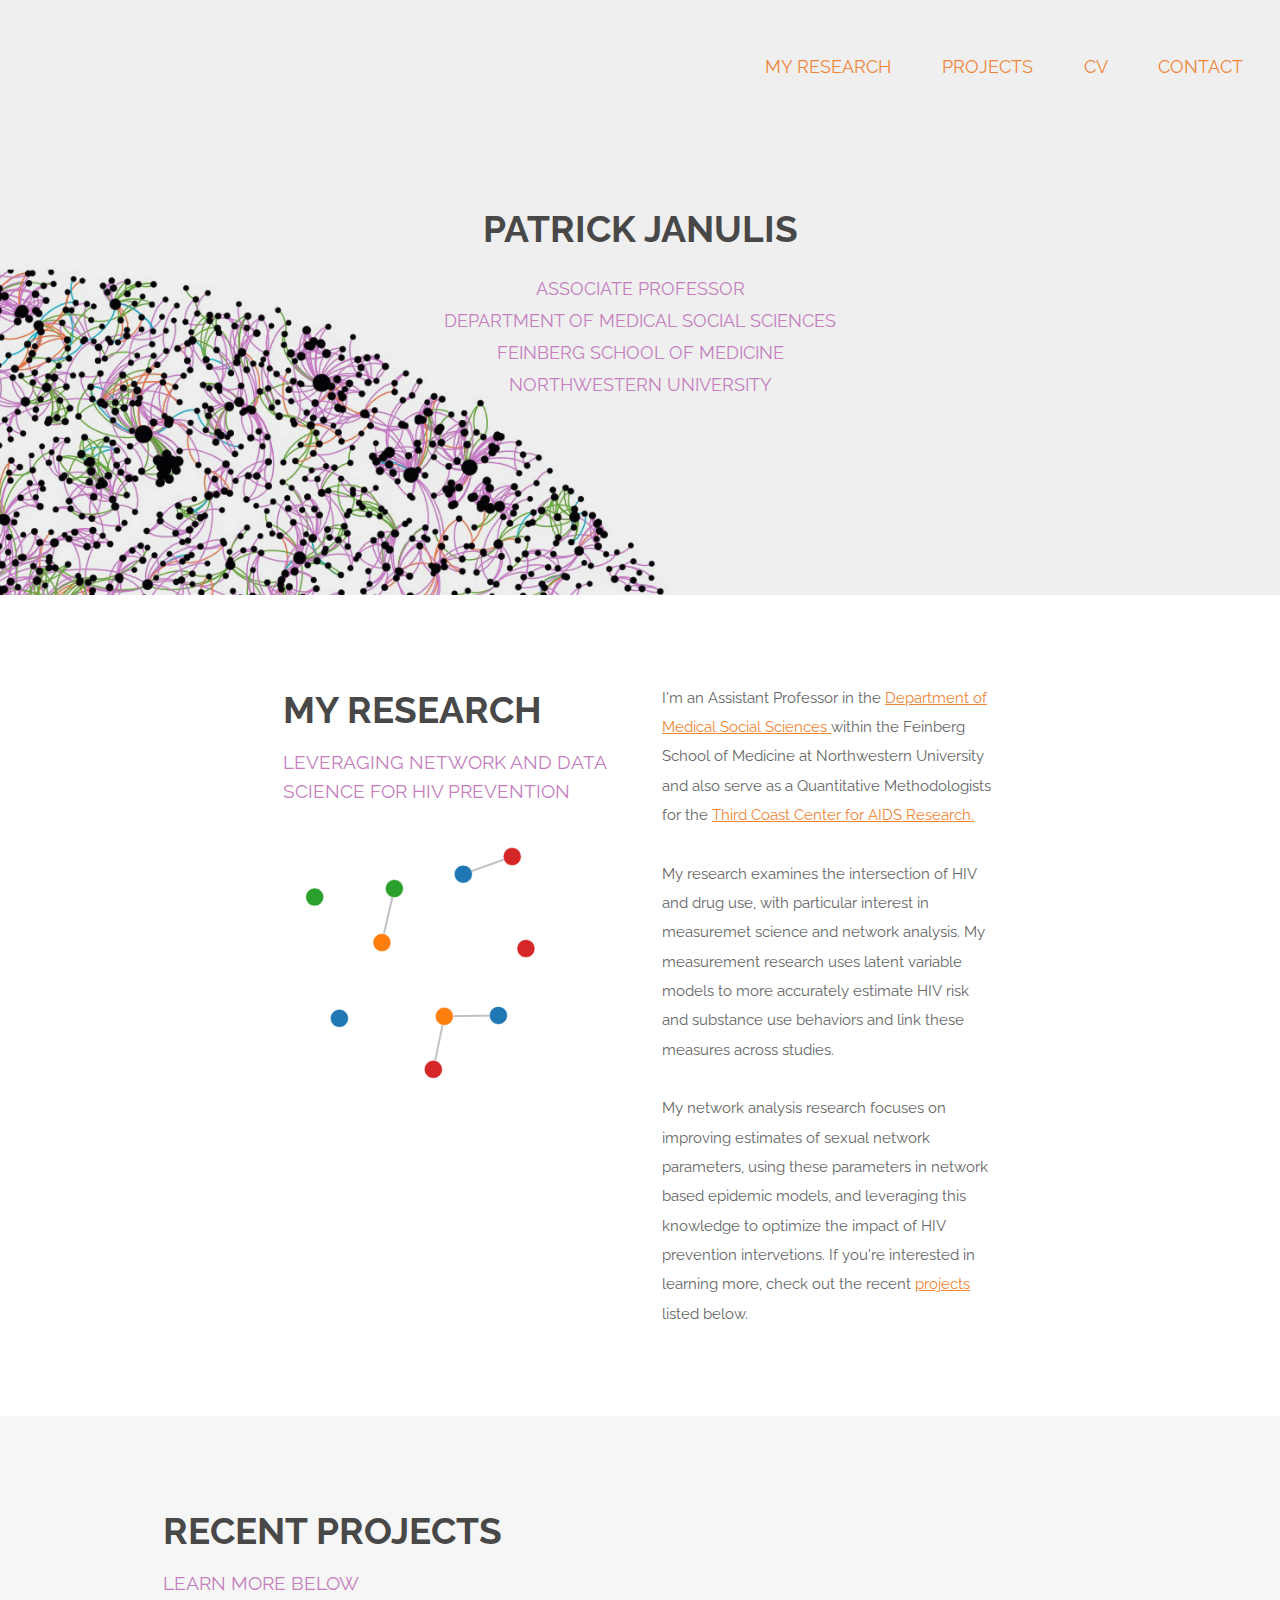
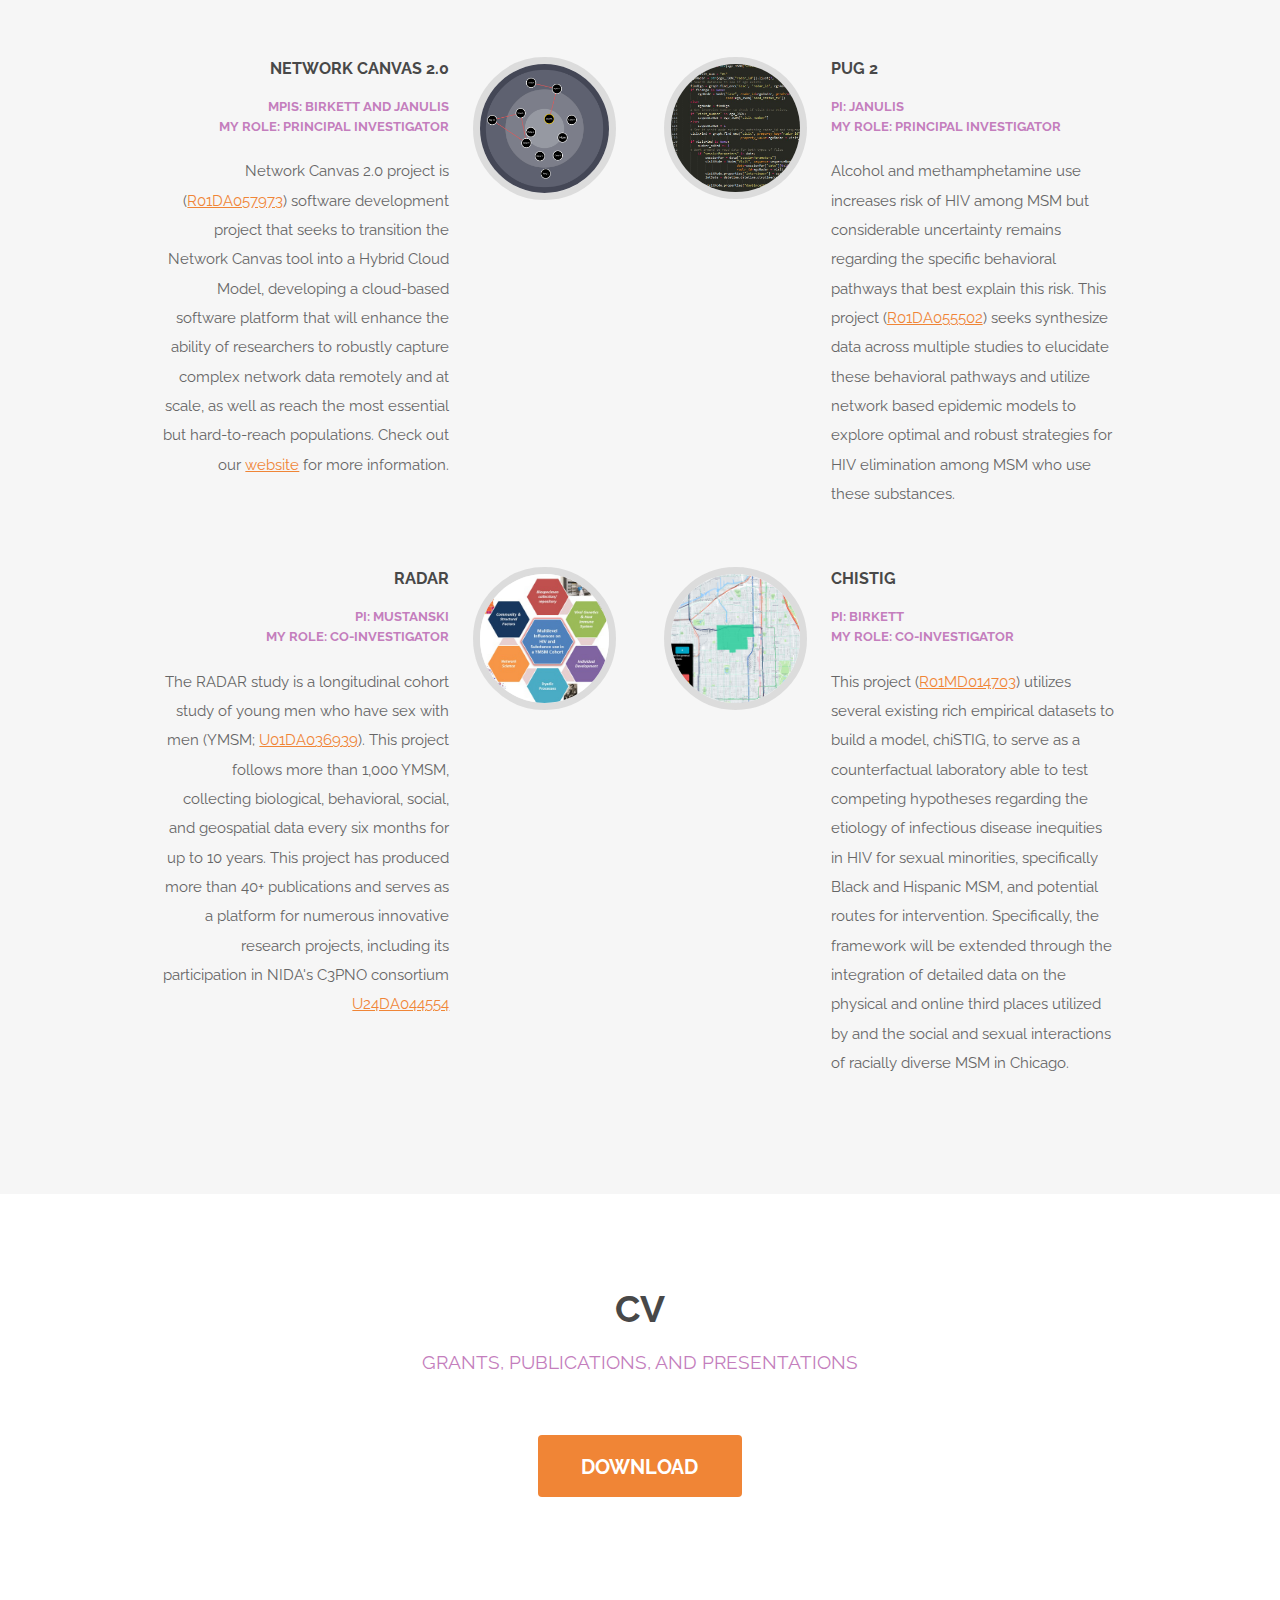
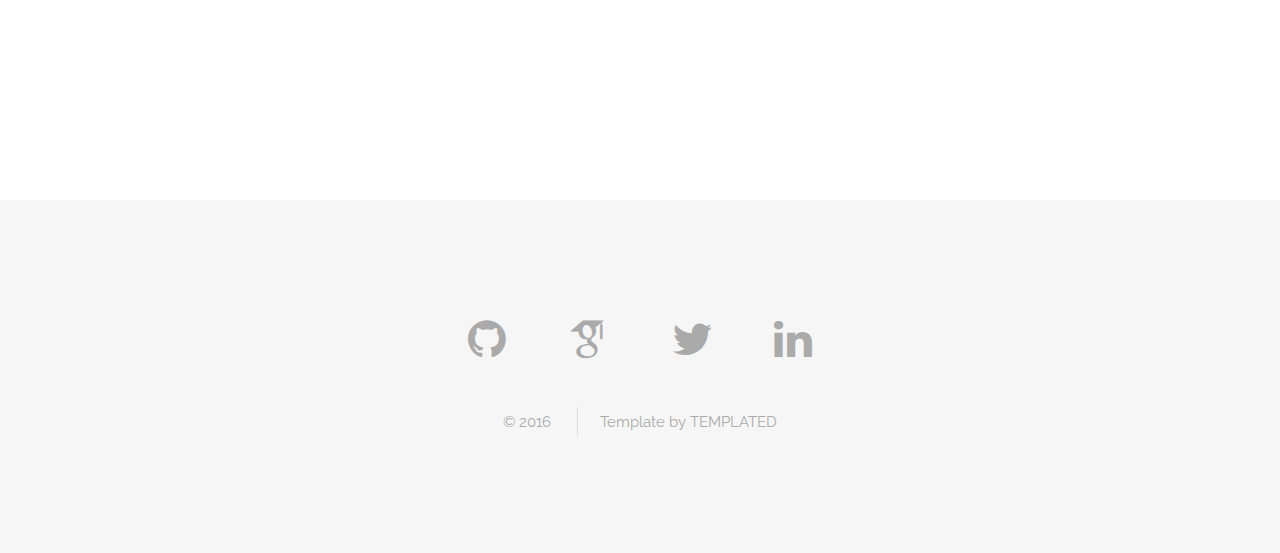
==== commit 8bbf1864: "Update title" ====
--- a/index.html
+++ b/index.html
@@ -35,7 +35,7 @@
 			<section id="banner">
 
 				<h2>Patrick Janulis</h2>
-				<p> Assistant Professor <br /> Department of Medical Social Sciences  <br /> Feinberg School of Medicine  <br /> Northwestern University </p>
+				<p> Associate Professor <br /> Department of Medical Social Sciences  <br /> Feinberg School of Medicine  <br /> Northwestern University </p>
 			</section>
 
 			<!-- One -->
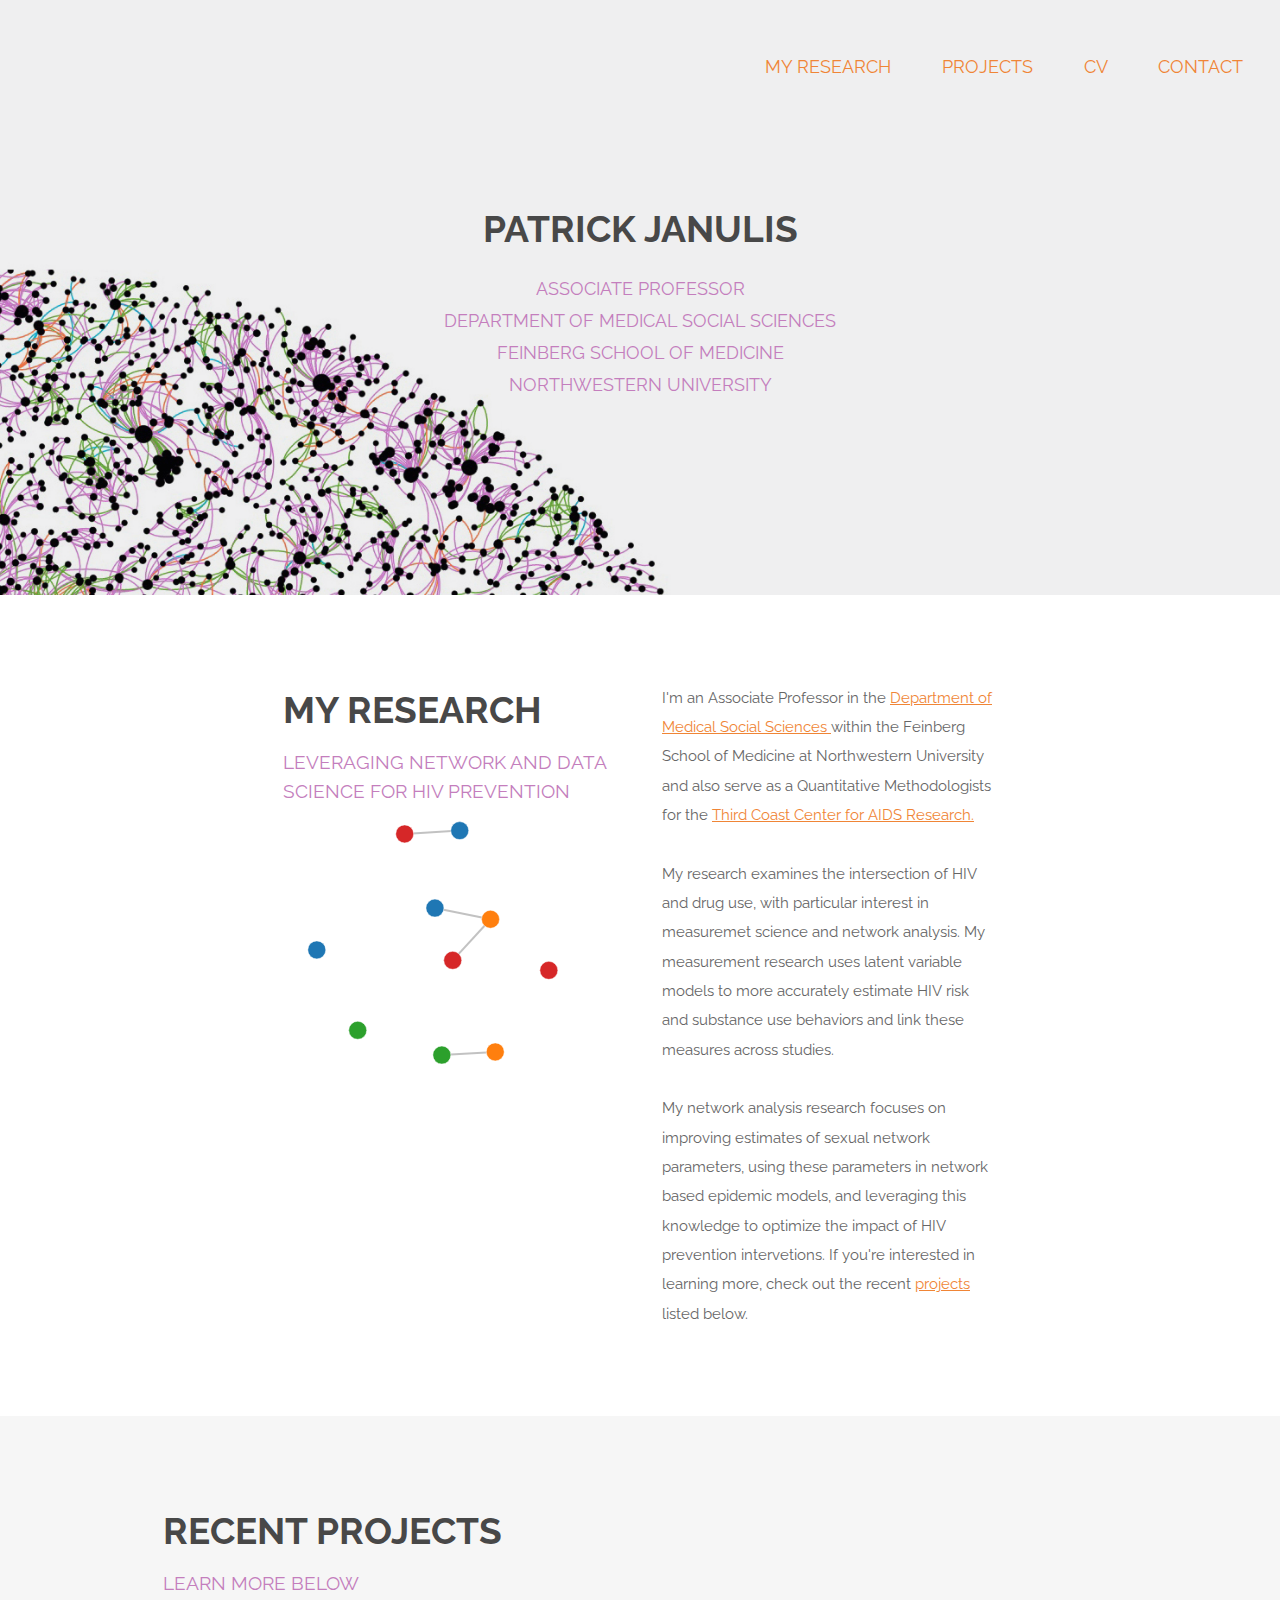
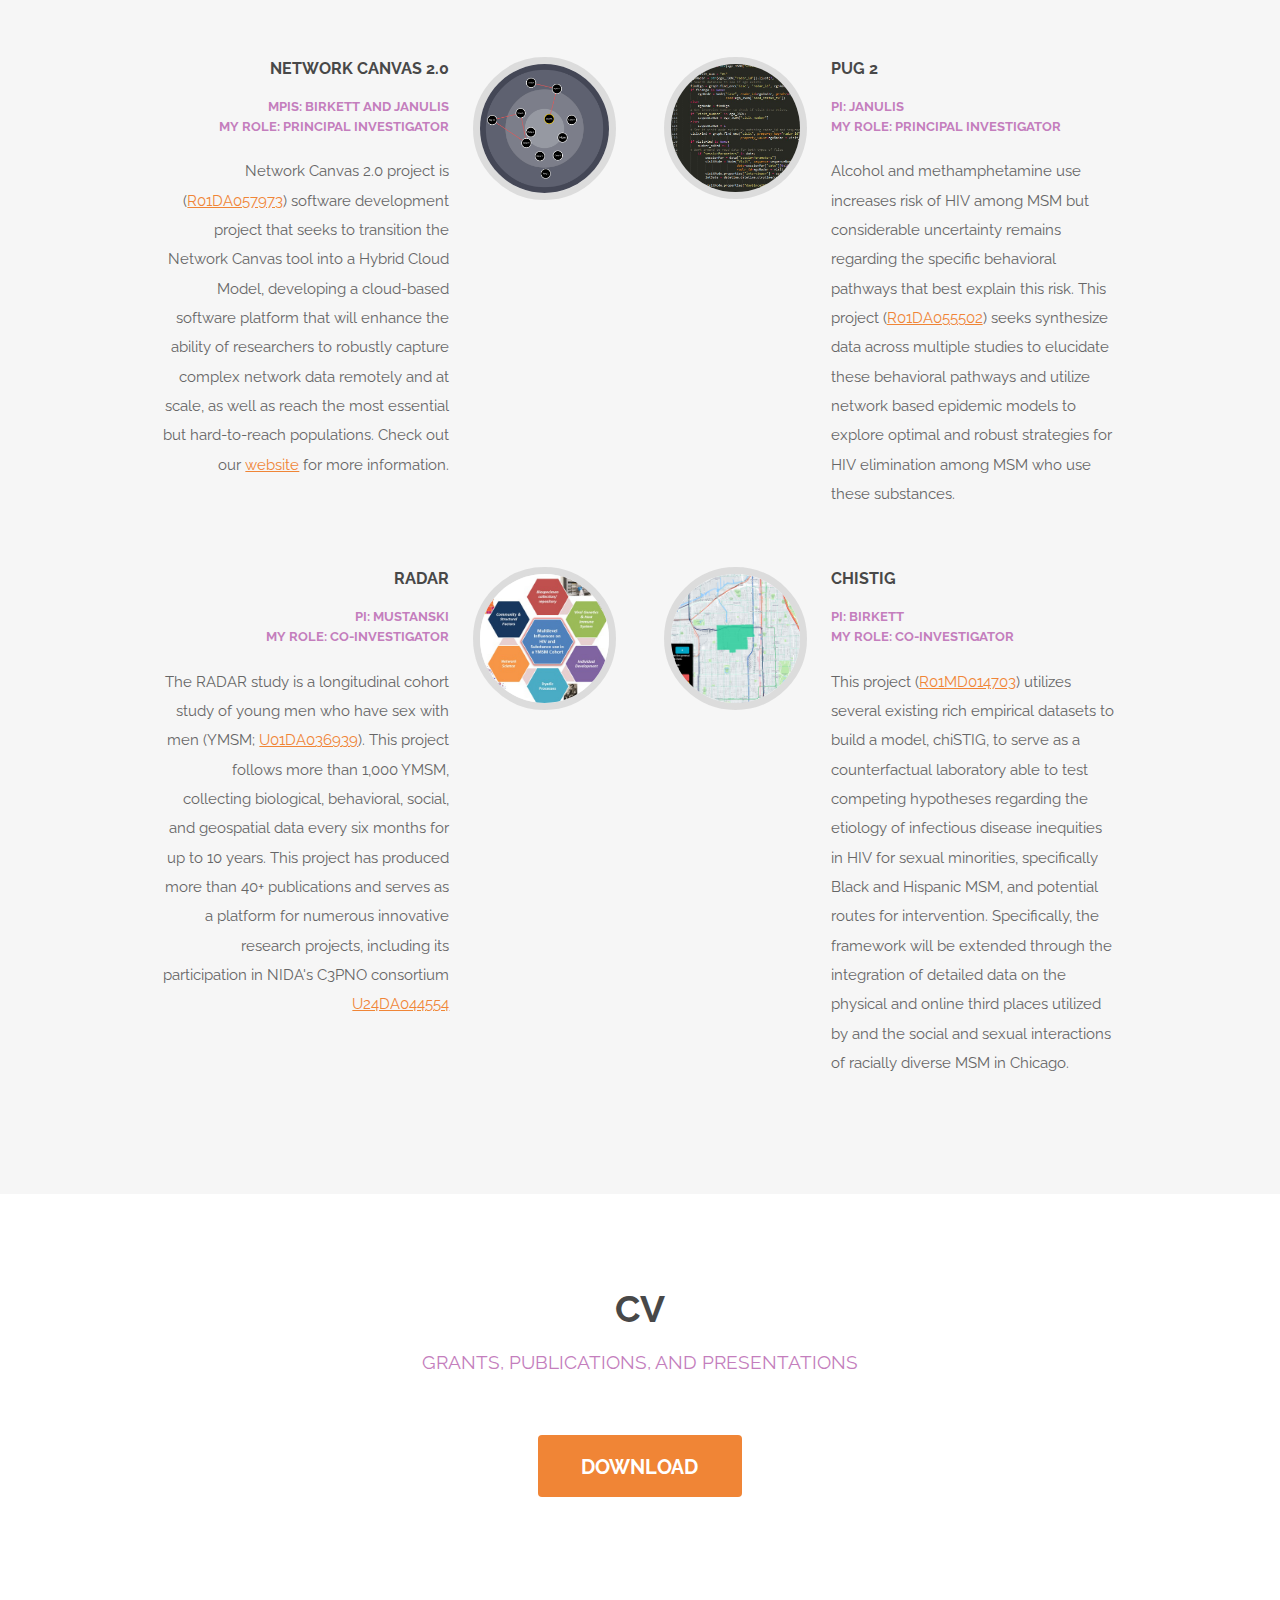
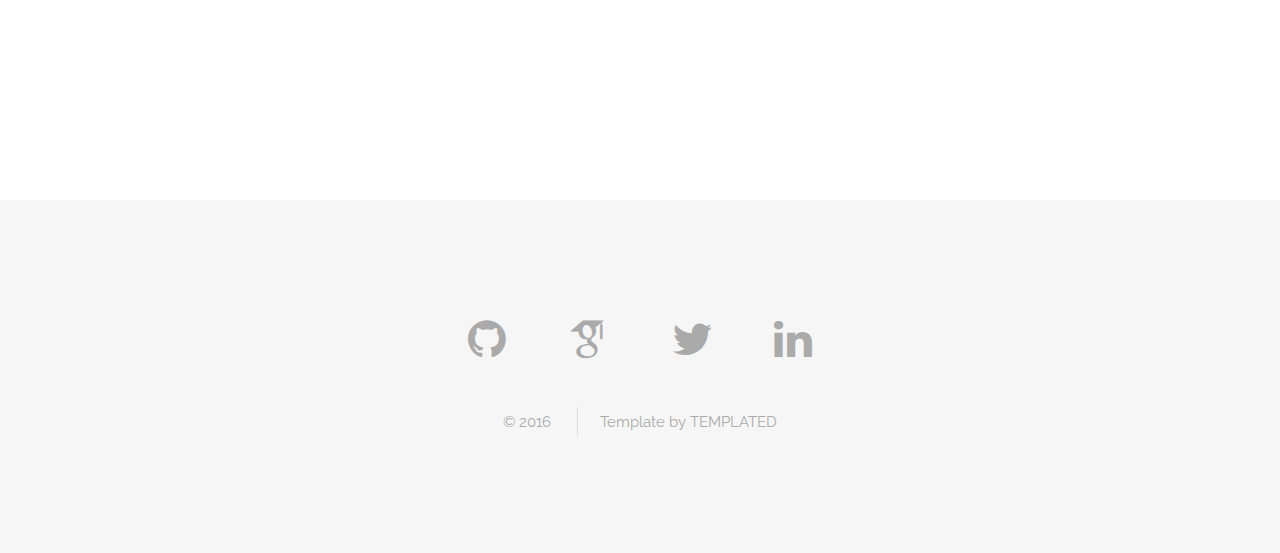
==== commit a8a3db96: "Update title 2.0" ====
--- a/index.html
+++ b/index.html
@@ -50,7 +50,7 @@
 								</header>
 							</div>
 							<div class="6u$ 12u$(medium)">
-								<p>I'm an Assistant Professor in the <a href="http://www.mss.northwestern.edu/"> Department of Medical Social Sciences </a> within the Feinberg School of Medicine at Northwestern University and also serve as a Quantitative Methodologists for the <a href="http://www.thirdcoastcfar.org/"> Third Coast Center for AIDS Research. </a></p>
+								<p>I'm an Associate Professor in the <a href="http://www.mss.northwestern.edu/"> Department of Medical Social Sciences </a> within the Feinberg School of Medicine at Northwestern University and also serve as a Quantitative Methodologists for the <a href="http://www.thirdcoastcfar.org/"> Third Coast Center for AIDS Research. </a></p>
 								<p>My research examines the intersection of HIV and drug use, with particular interest in measuremet science and network analysis. My measurement research uses latent variable models to more accurately estimate HIV risk and substance use behaviors and link these measures across studies.</p>
 								<p>My network analysis research focuses on improving estimates of sexual network parameters, using these parameters in network based epidemic models, and leveraging this knowledge to optimize the impact of HIV prevention intervetions. If you're interested in learning more, check out the recent <a href="#Projects">projects</a> listed below.</p>
 							</div>
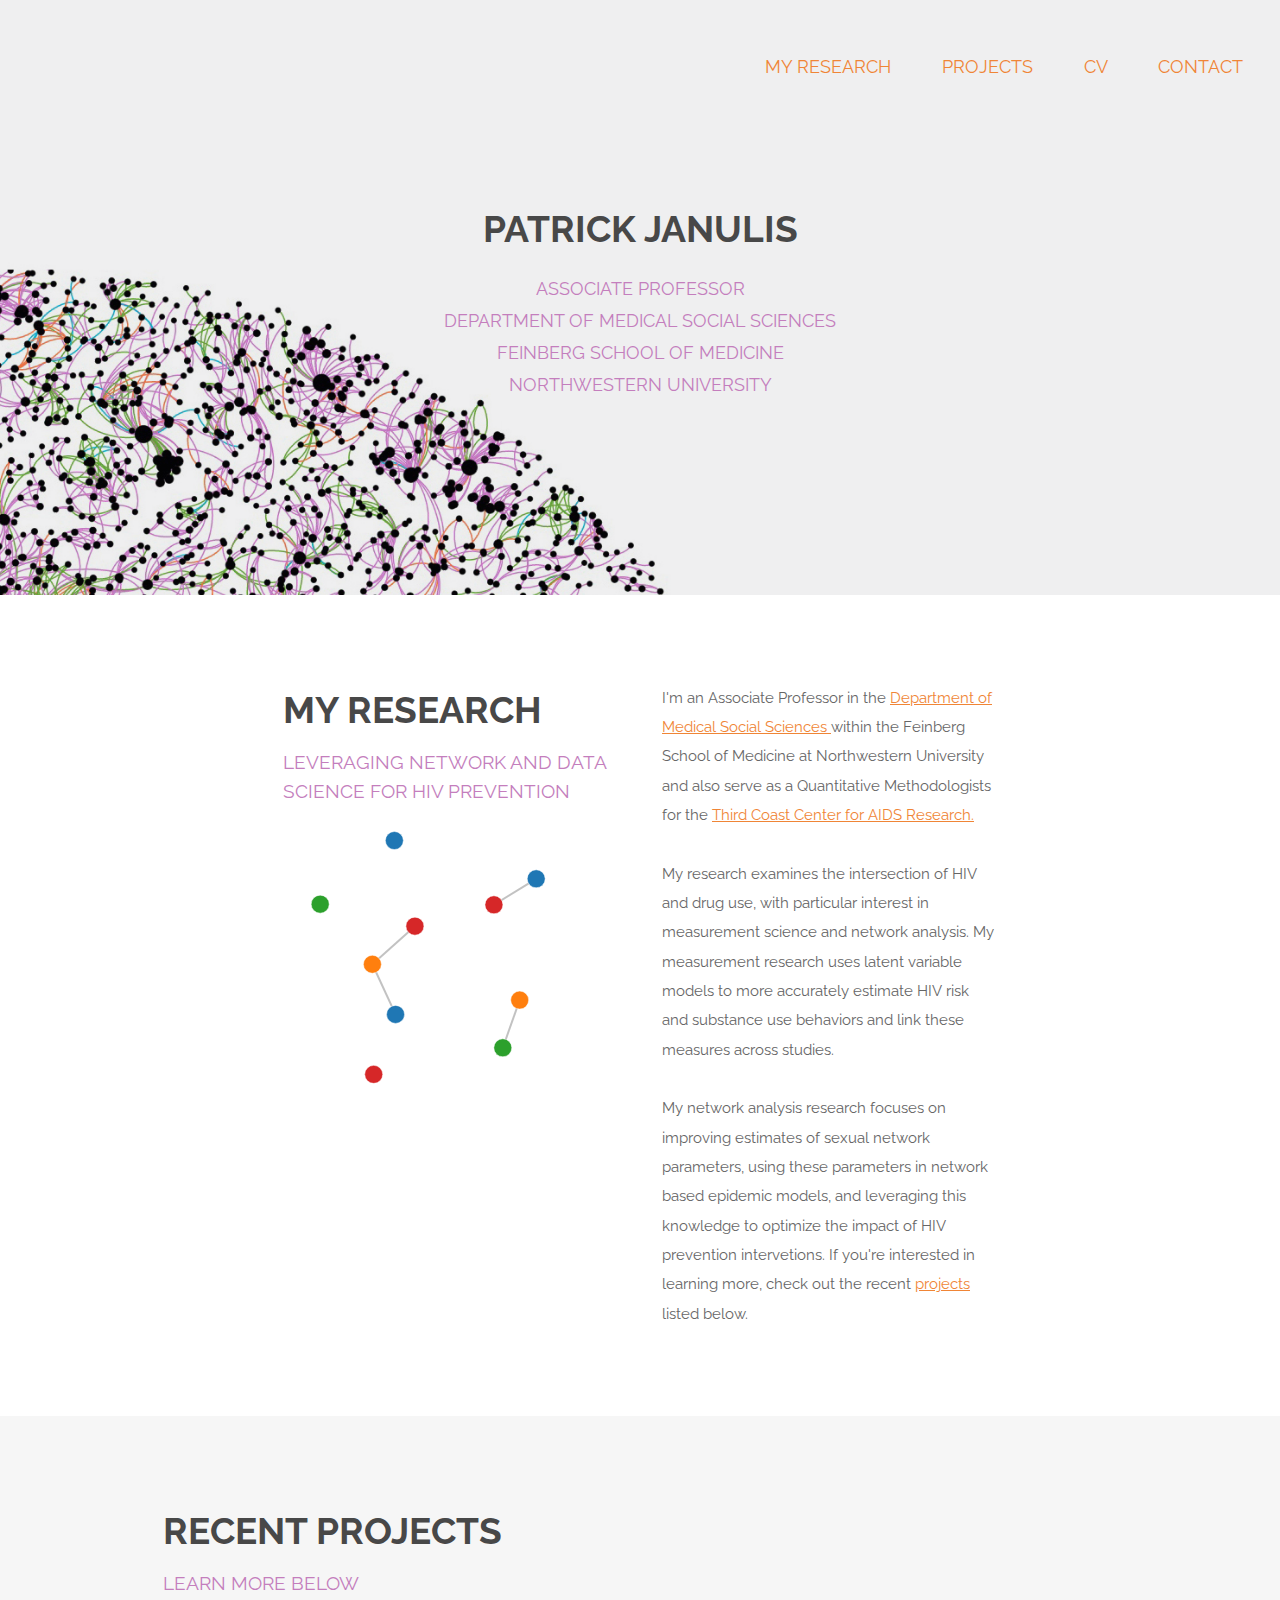
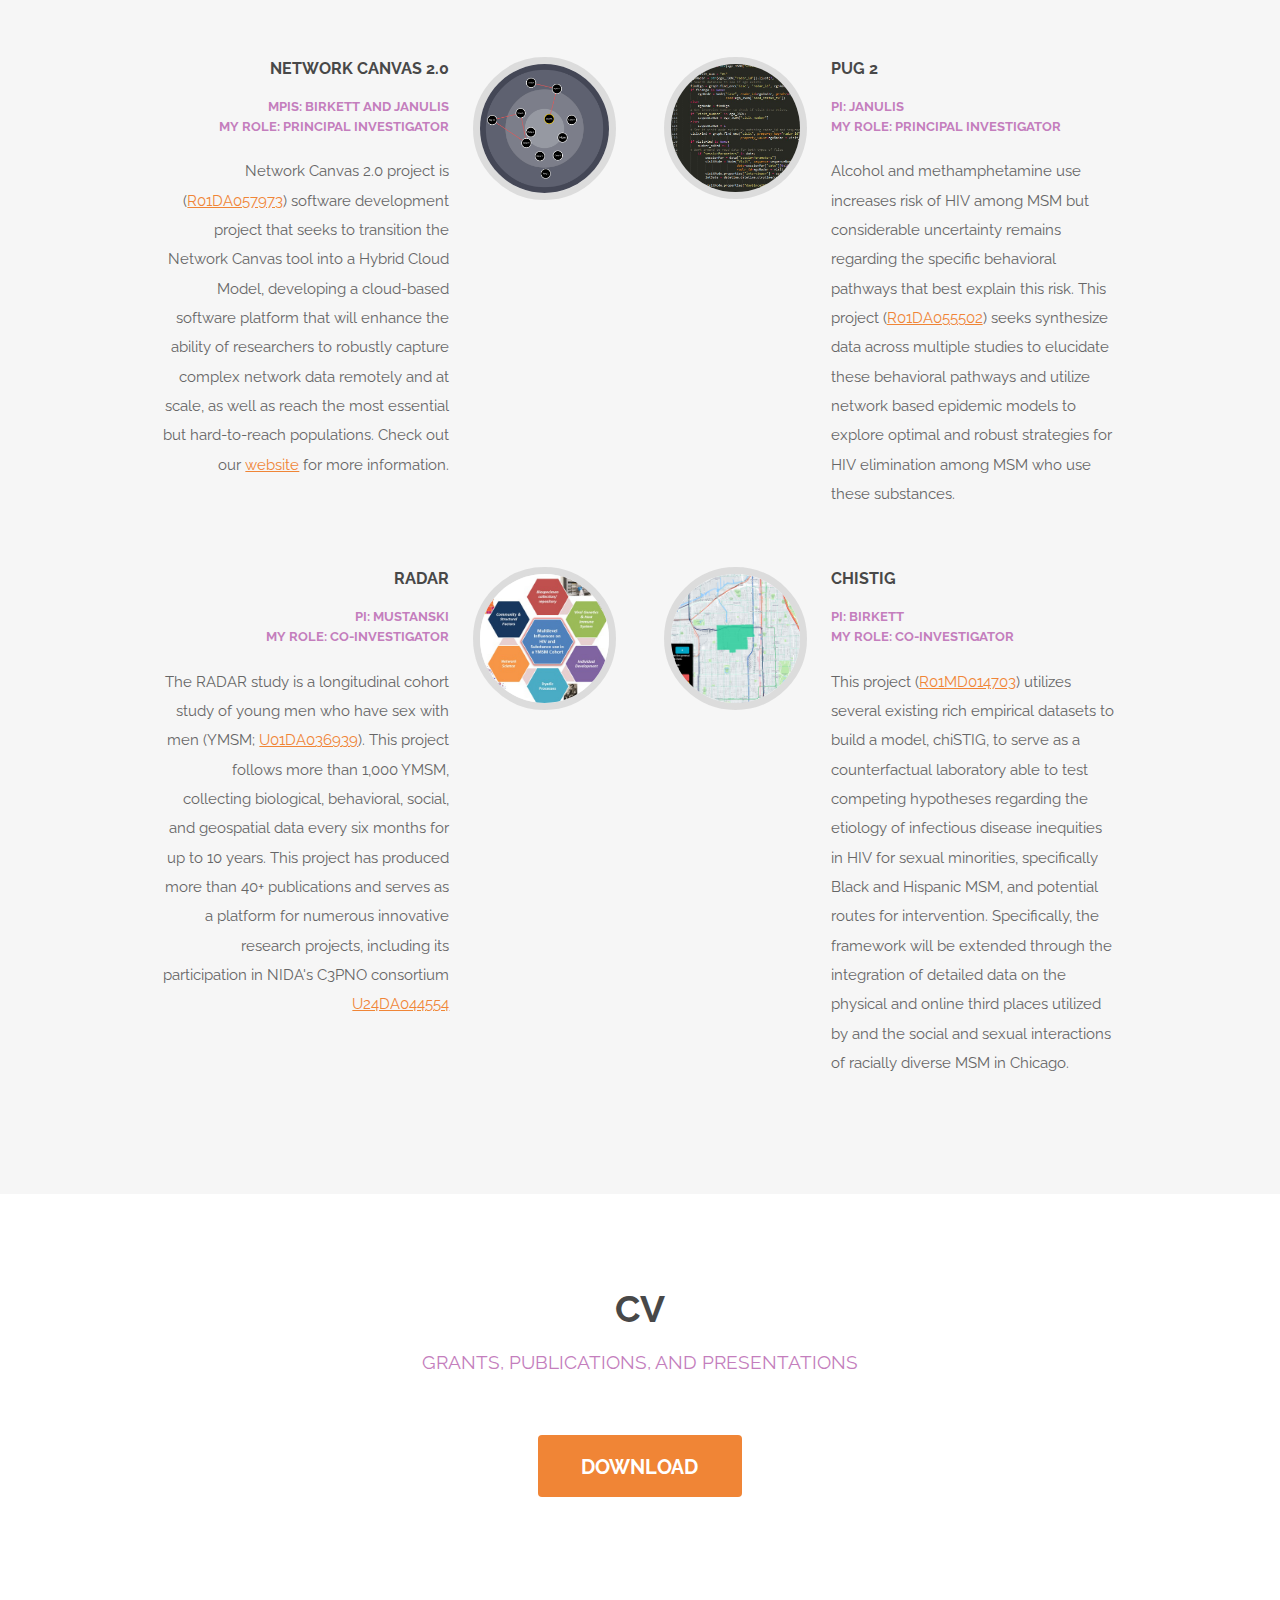
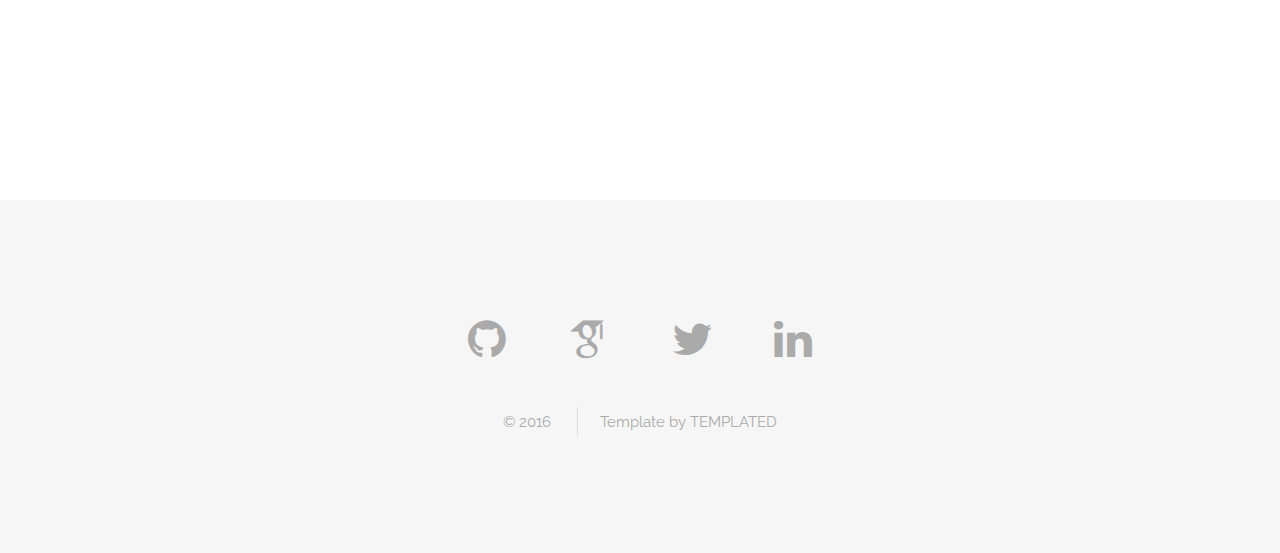
==== commit 76bcc776: "Update index.html" ====
--- a/index.html
+++ b/index.html
@@ -51,7 +51,7 @@
 							</div>
 							<div class="6u$ 12u$(medium)">
 								<p>I'm an Associate Professor in the <a href="http://www.mss.northwestern.edu/"> Department of Medical Social Sciences </a> within the Feinberg School of Medicine at Northwestern University and also serve as a Quantitative Methodologists for the <a href="http://www.thirdcoastcfar.org/"> Third Coast Center for AIDS Research. </a></p>
-								<p>My research examines the intersection of HIV and drug use, with particular interest in measuremet science and network analysis. My measurement research uses latent variable models to more accurately estimate HIV risk and substance use behaviors and link these measures across studies.</p>
+								<p>My research examines the intersection of HIV and drug use, with particular interest in measurement science and network analysis. My measurement research uses latent variable models to more accurately estimate HIV risk and substance use behaviors and link these measures across studies.</p>
 								<p>My network analysis research focuses on improving estimates of sexual network parameters, using these parameters in network based epidemic models, and leveraging this knowledge to optimize the impact of HIV prevention intervetions. If you're interested in learning more, check out the recent <a href="#Projects">projects</a> listed below.</p>
 							</div>
 						</div>
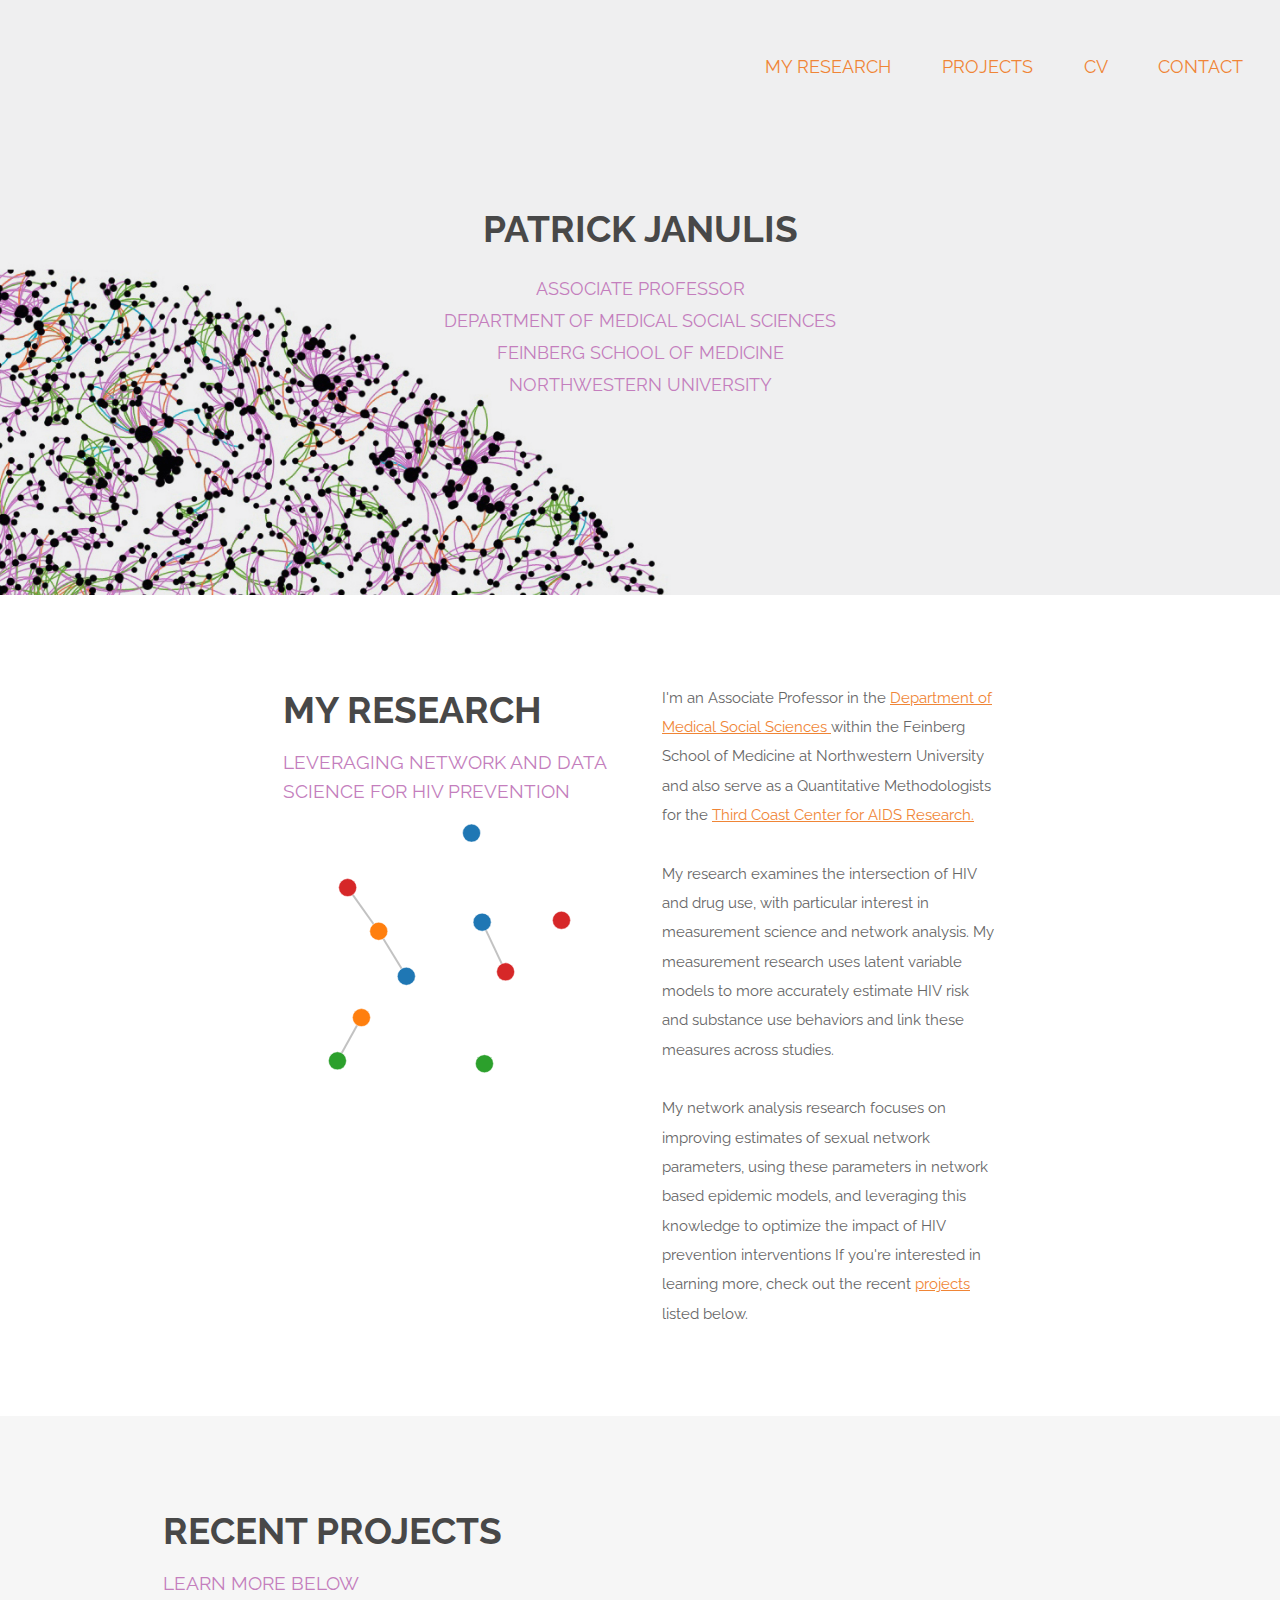
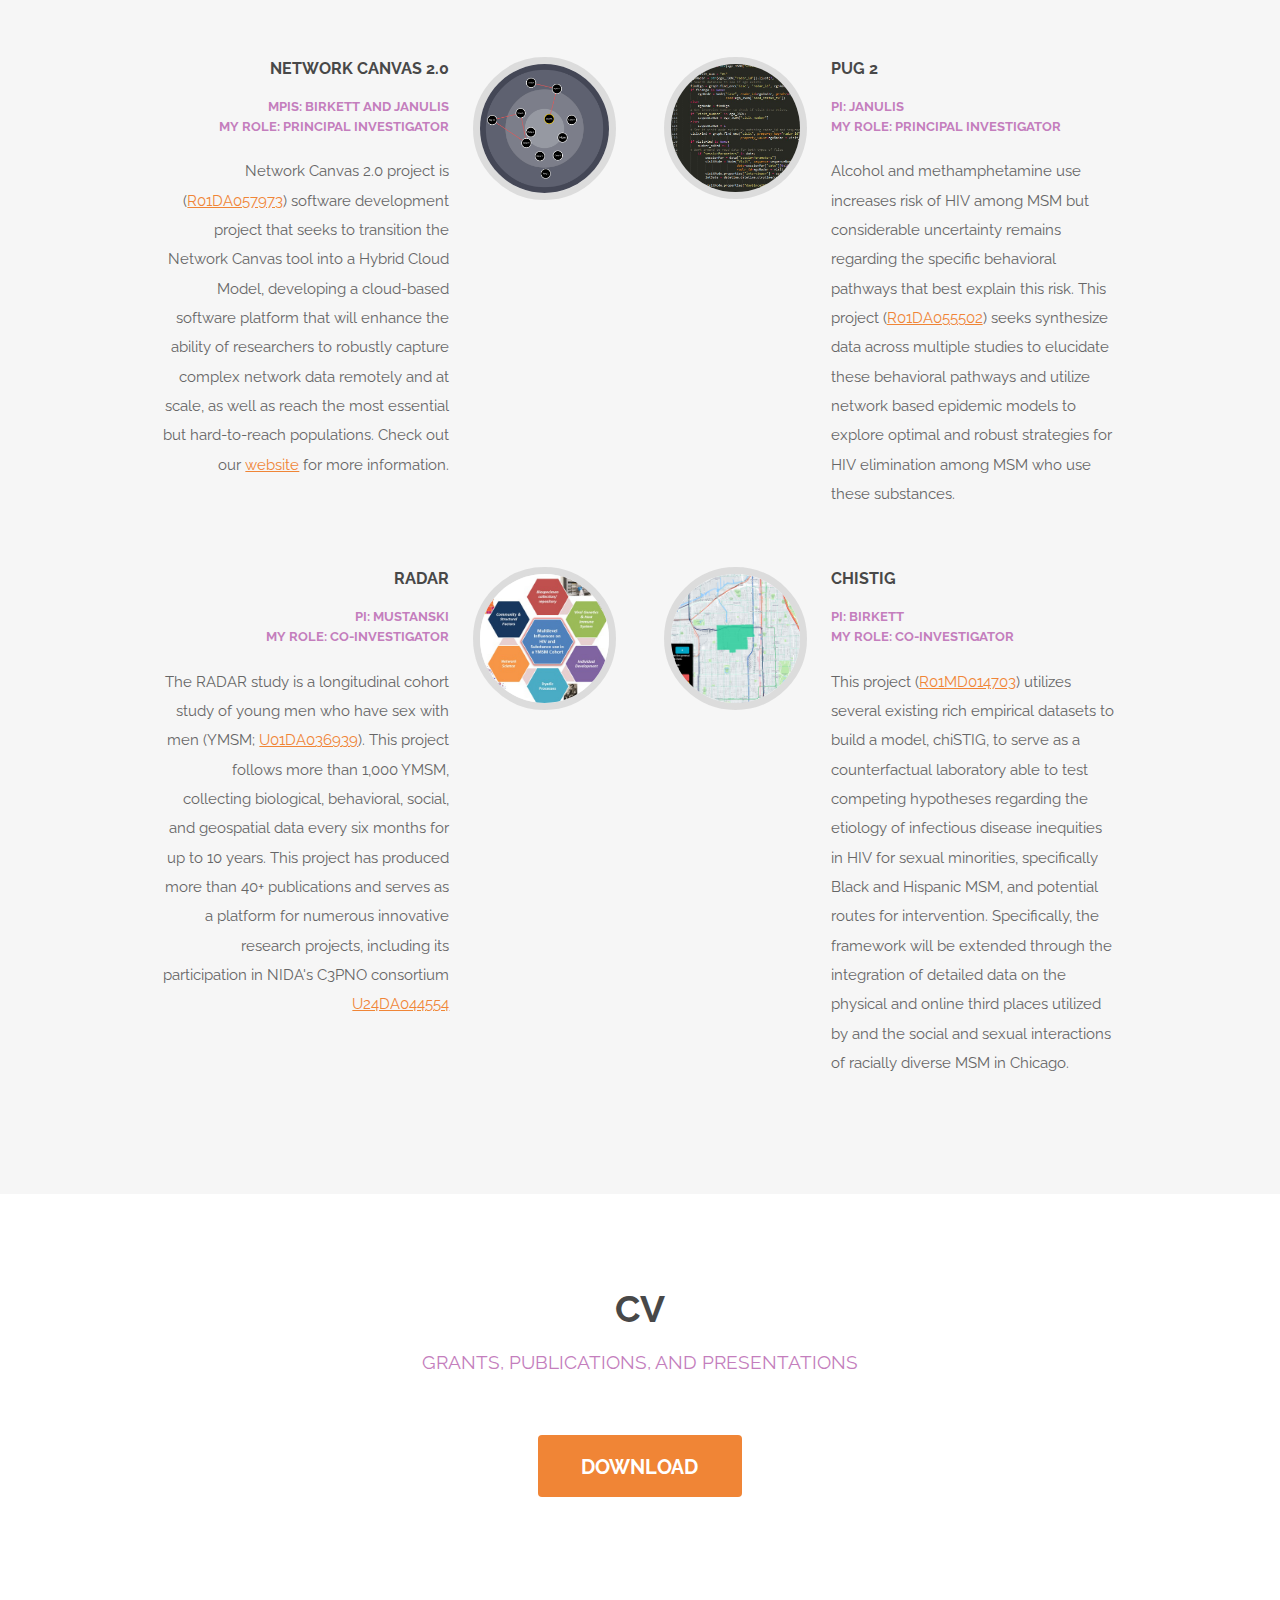
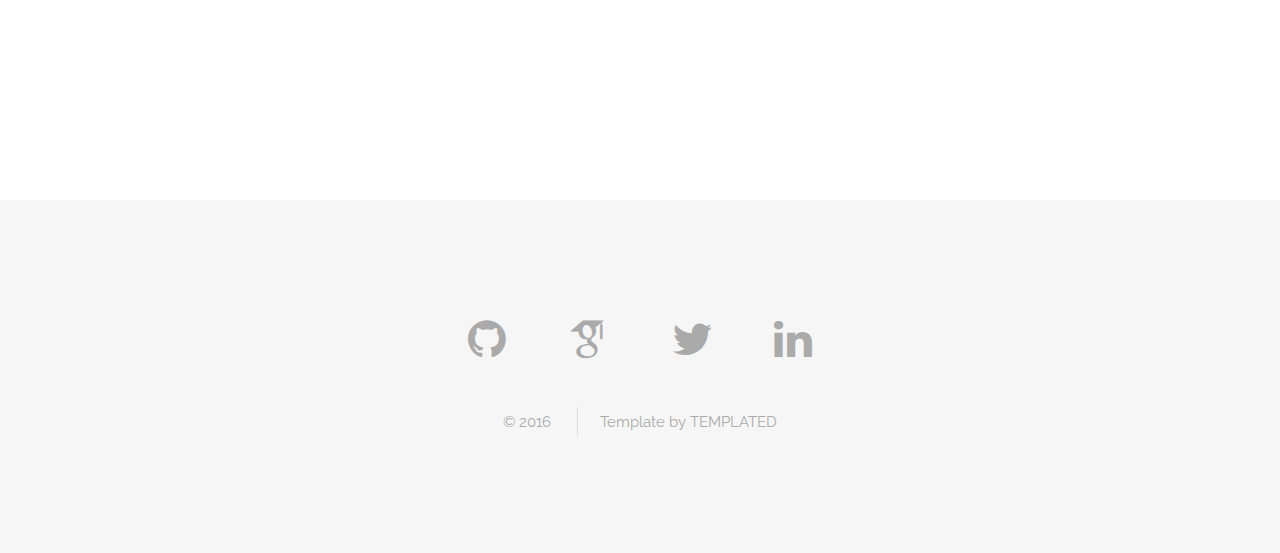
==== commit 956ed9cc: "Update index.html" ====
--- a/index.html
+++ b/index.html
@@ -52,7 +52,7 @@
 							<div class="6u$ 12u$(medium)">
 								<p>I'm an Associate Professor in the <a href="http://www.mss.northwestern.edu/"> Department of Medical Social Sciences </a> within the Feinberg School of Medicine at Northwestern University and also serve as a Quantitative Methodologists for the <a href="http://www.thirdcoastcfar.org/"> Third Coast Center for AIDS Research. </a></p>
 								<p>My research examines the intersection of HIV and drug use, with particular interest in measurement science and network analysis. My measurement research uses latent variable models to more accurately estimate HIV risk and substance use behaviors and link these measures across studies.</p>
-								<p>My network analysis research focuses on improving estimates of sexual network parameters, using these parameters in network based epidemic models, and leveraging this knowledge to optimize the impact of HIV prevention intervetions. If you're interested in learning more, check out the recent <a href="#Projects">projects</a> listed below.</p>
+								<p>My network analysis research focuses on improving estimates of sexual network parameters, using these parameters in network based epidemic models, and leveraging this knowledge to optimize the impact of HIV prevention interventions If you're interested in learning more, check out the recent <a href="#Projects">projects</a> listed below.</p>
 							</div>
 						</div>
 					</div>
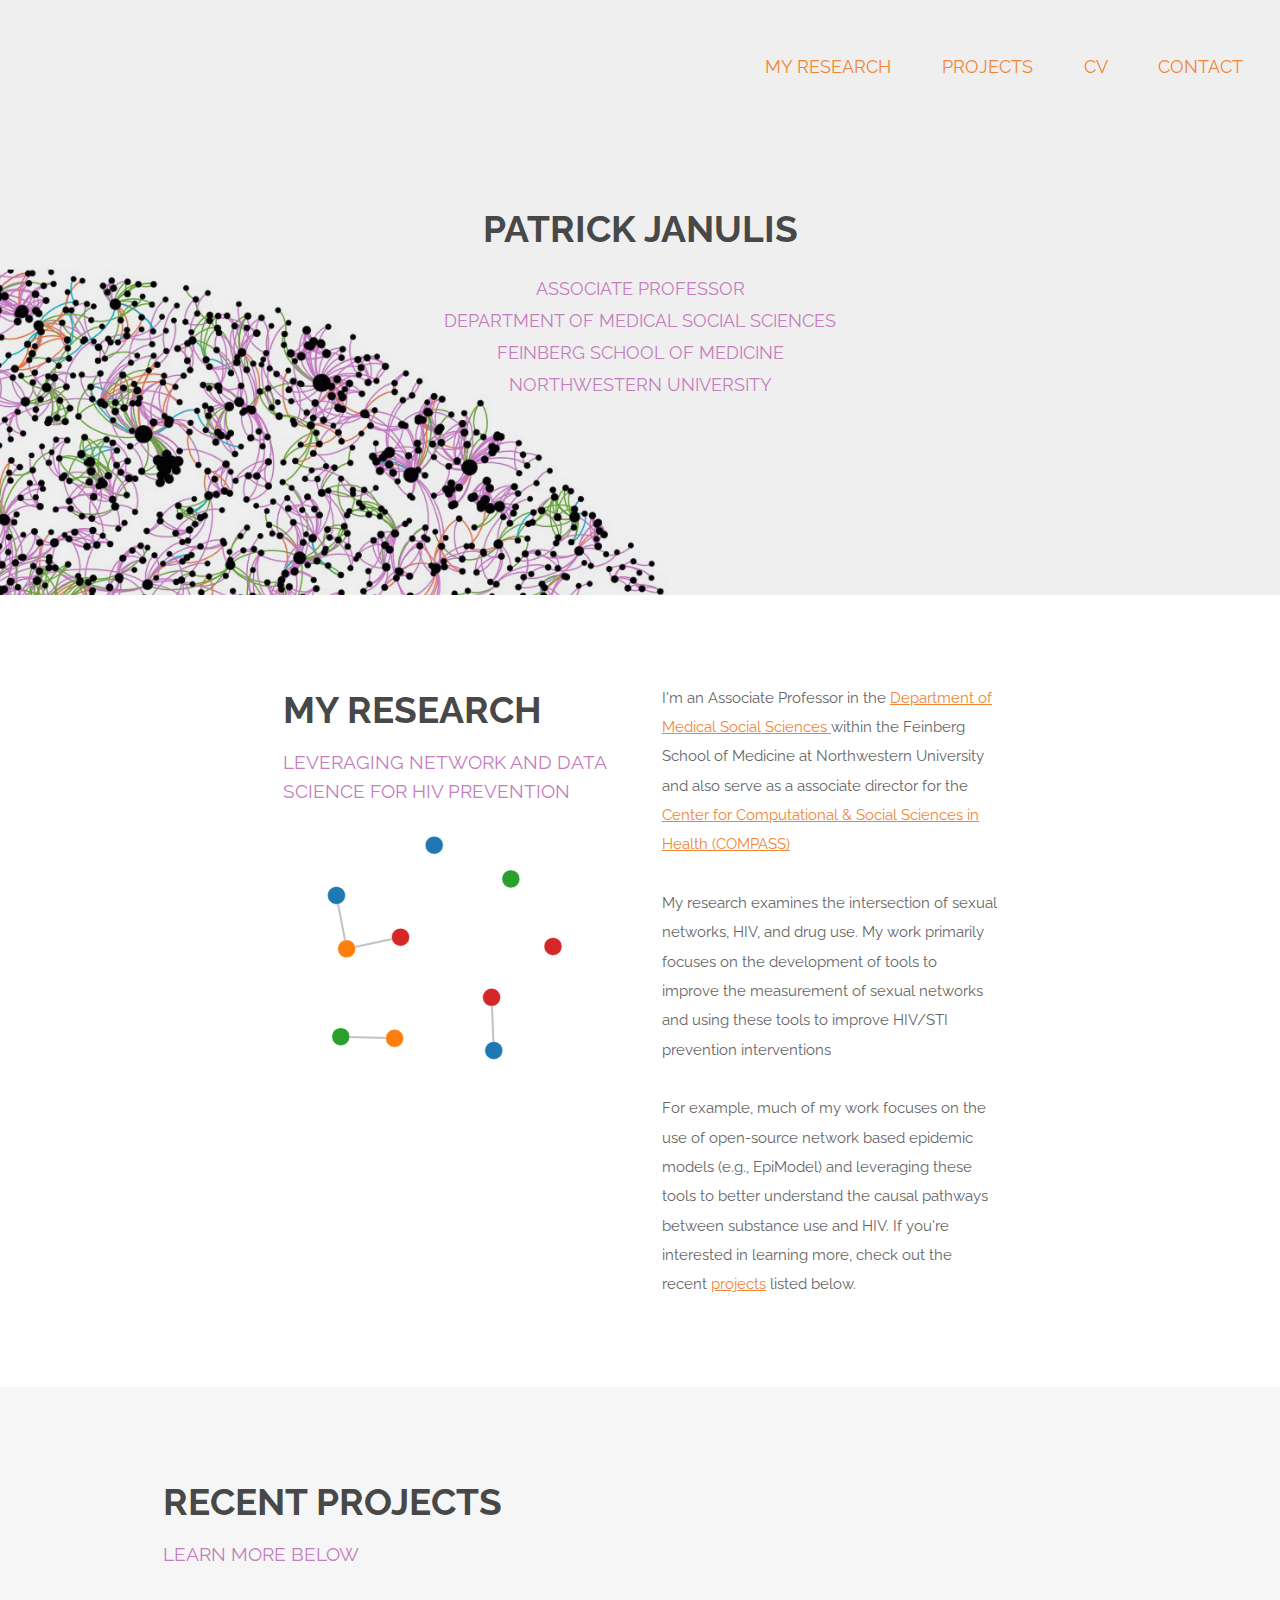
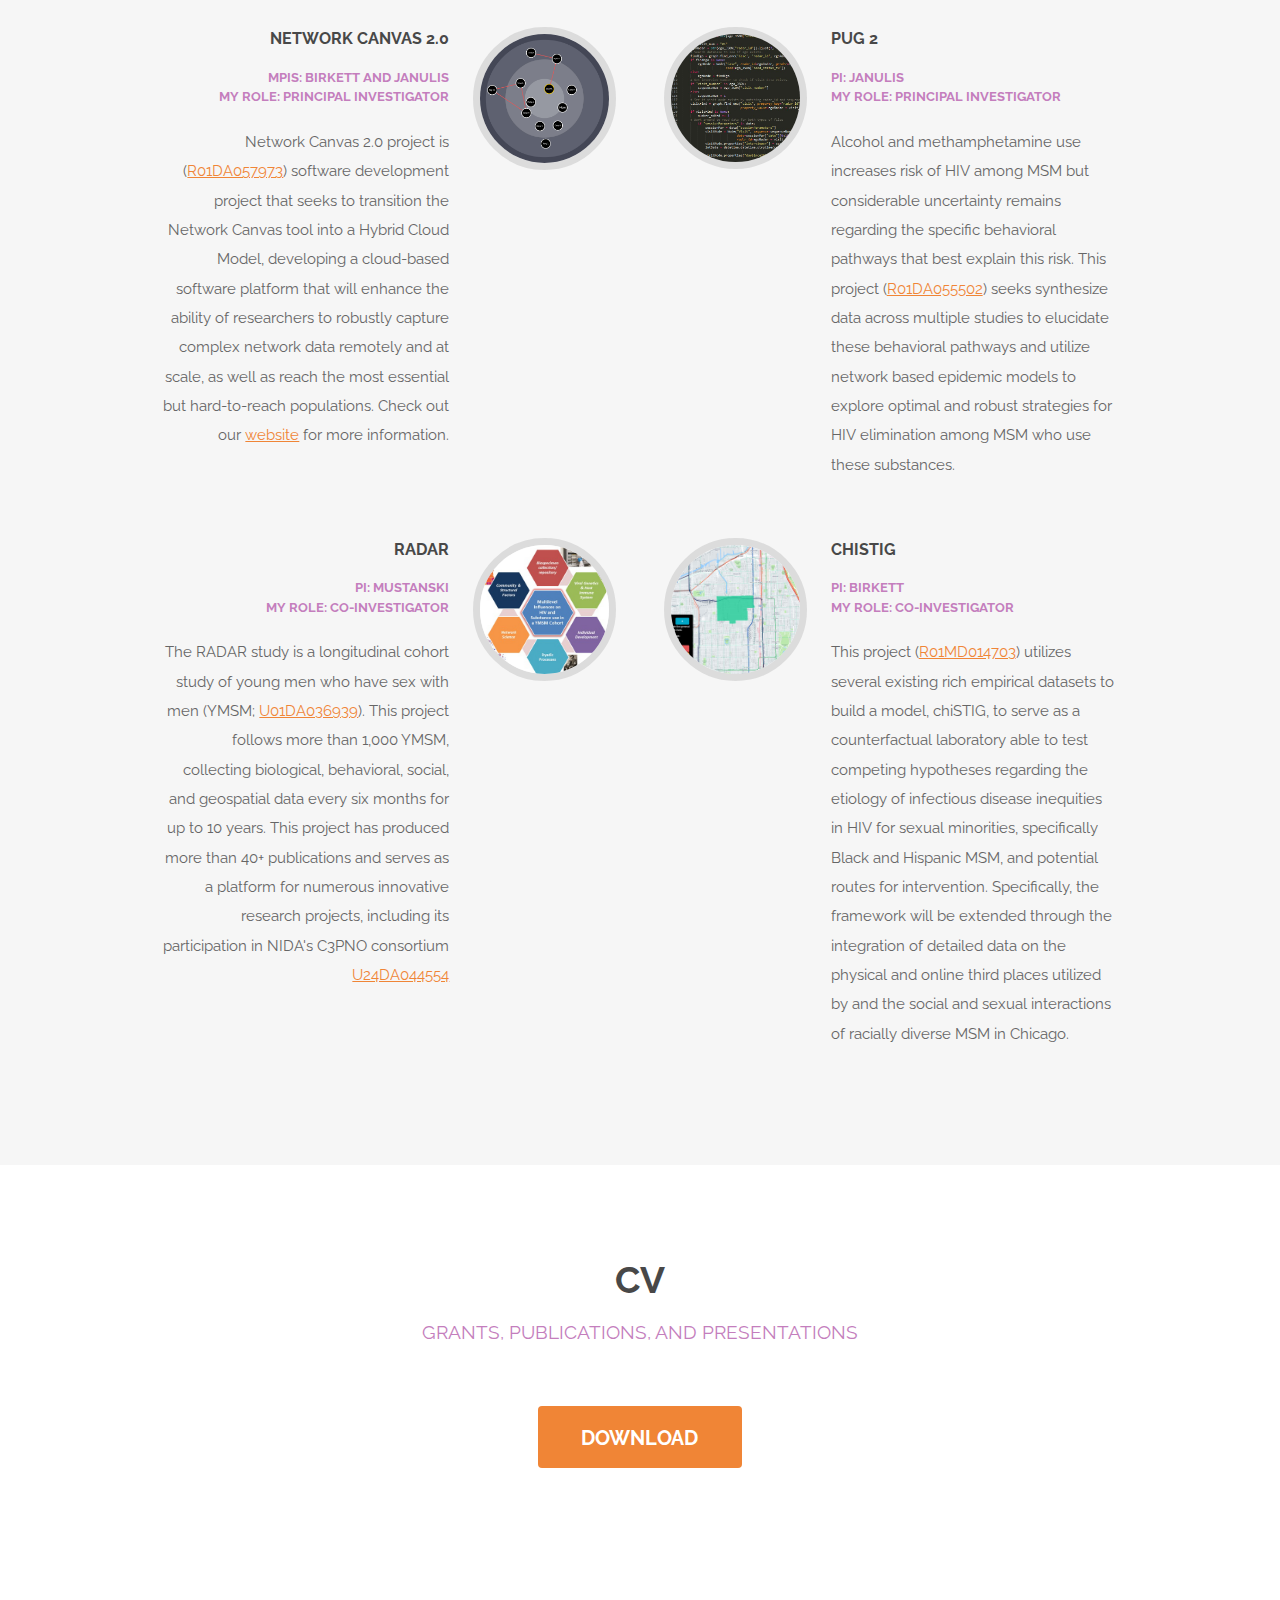
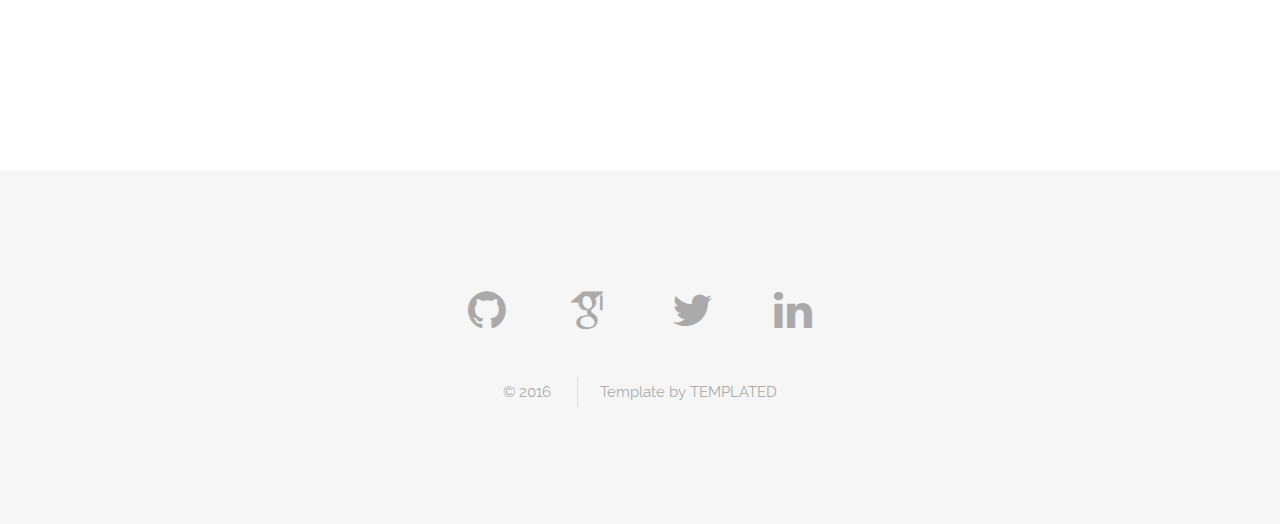
==== commit a28dbceb: "Update description" ====
--- a/index.html
+++ b/index.html
@@ -50,9 +50,9 @@
 								</header>
 							</div>
 							<div class="6u$ 12u$(medium)">
-								<p>I'm an Associate Professor in the <a href="http://www.mss.northwestern.edu/"> Department of Medical Social Sciences </a> within the Feinberg School of Medicine at Northwestern University and also serve as a Quantitative Methodologists for the <a href="http://www.thirdcoastcfar.org/"> Third Coast Center for AIDS Research. </a></p>
-								<p>My research examines the intersection of HIV and drug use, with particular interest in measurement science and network analysis. My measurement research uses latent variable models to more accurately estimate HIV risk and substance use behaviors and link these measures across studies.</p>
-								<p>My network analysis research focuses on improving estimates of sexual network parameters, using these parameters in network based epidemic models, and leveraging this knowledge to optimize the impact of HIV prevention interventions If you're interested in learning more, check out the recent <a href="#Projects">projects</a> listed below.</p>
+								<p>I'm an Associate Professor in the <a href="http://www.mss.northwestern.edu/"> Department of Medical Social Sciences </a> within the Feinberg School of Medicine at Northwestern University and also serve as a associate director for the <a href="https://www.feinberg.northwestern.edu/sites/compass/index.html">Center for Computational & Social Sciences in Health (COMPASS)</a></p>
+								<p>My research examines the intersection of sexual networks, HIV, and drug use. My work primarily focuses on the development of tools to improve the measurement of sexual networks and using these tools to improve HIV/STI prevention interventions</p>
+								<p>For example, much of my work focuses on the use of open-source network based epidemic models (e.g., EpiModel) and leveraging these tools to better understand the causal pathways between substance use and HIV. If you're interested in learning more, check out the recent <a href="#Projects">projects</a> listed below.</p>
 							</div>
 						</div>
 					</div>
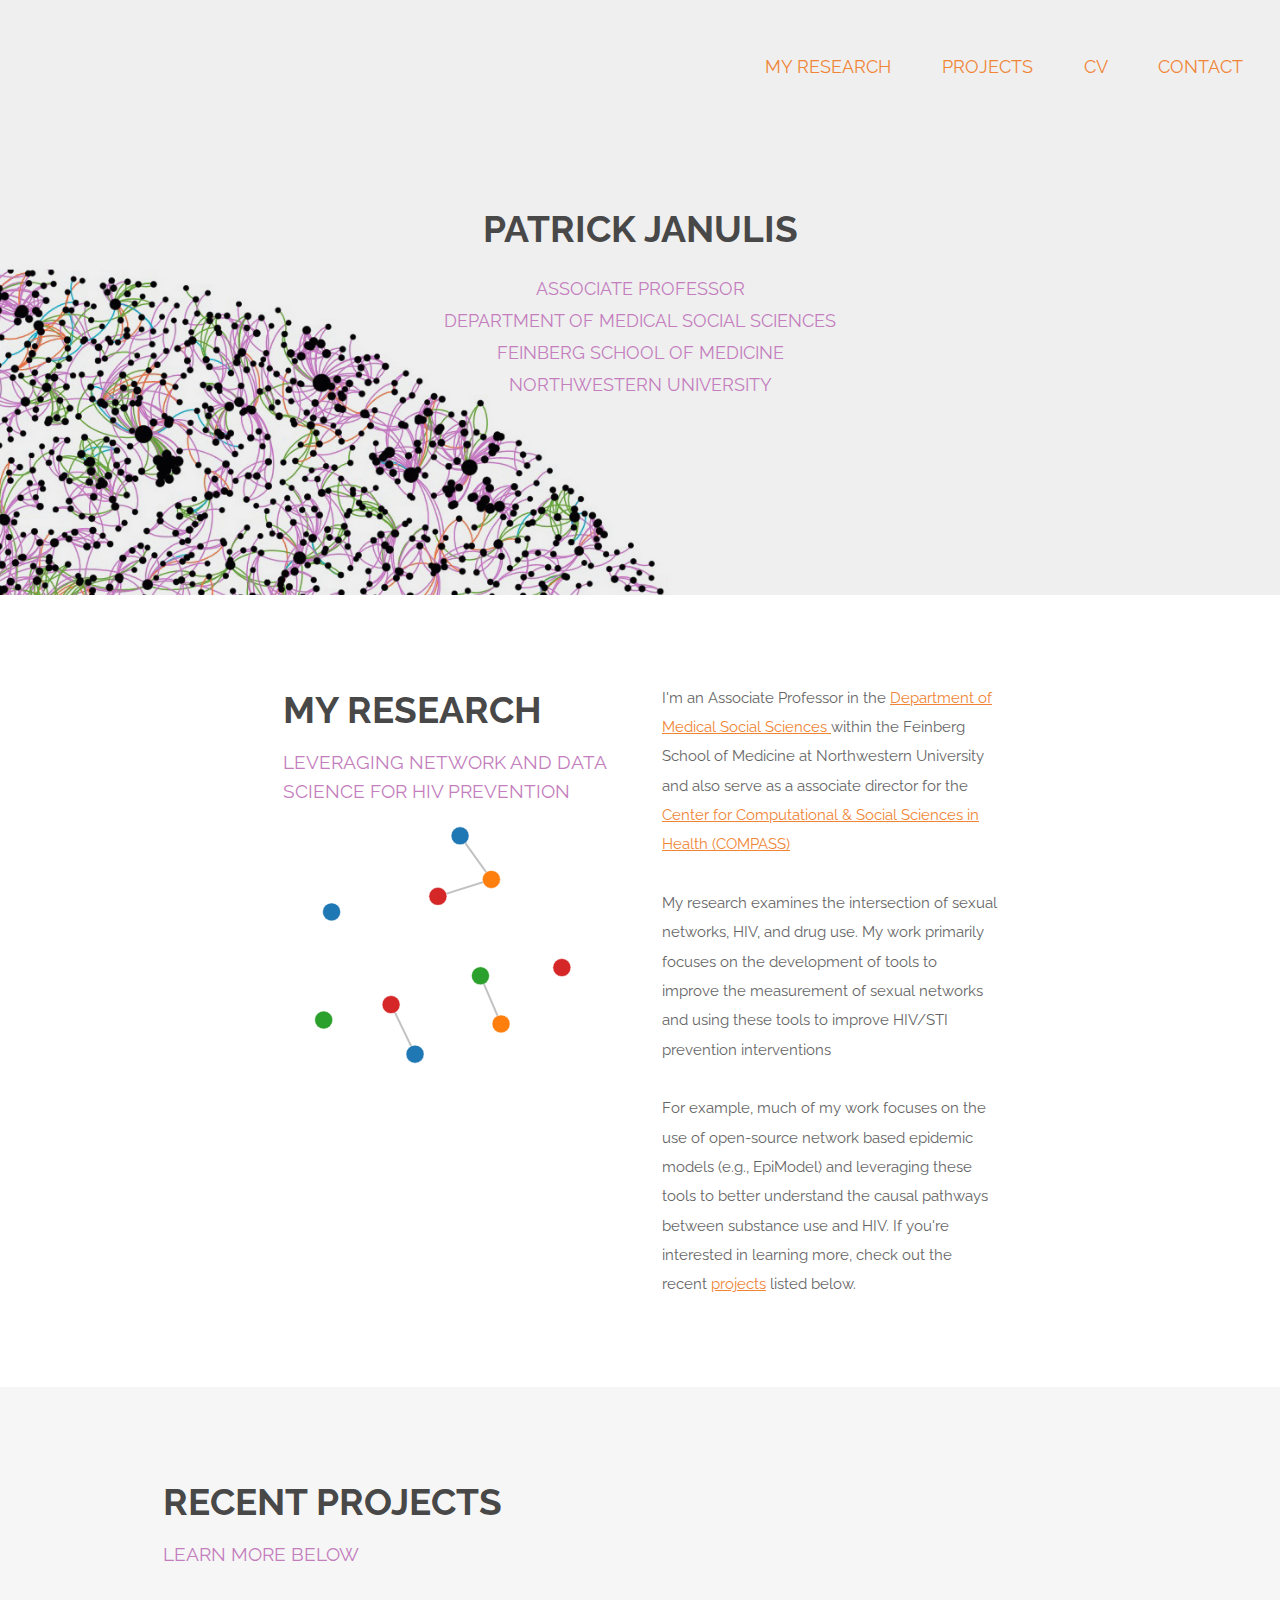
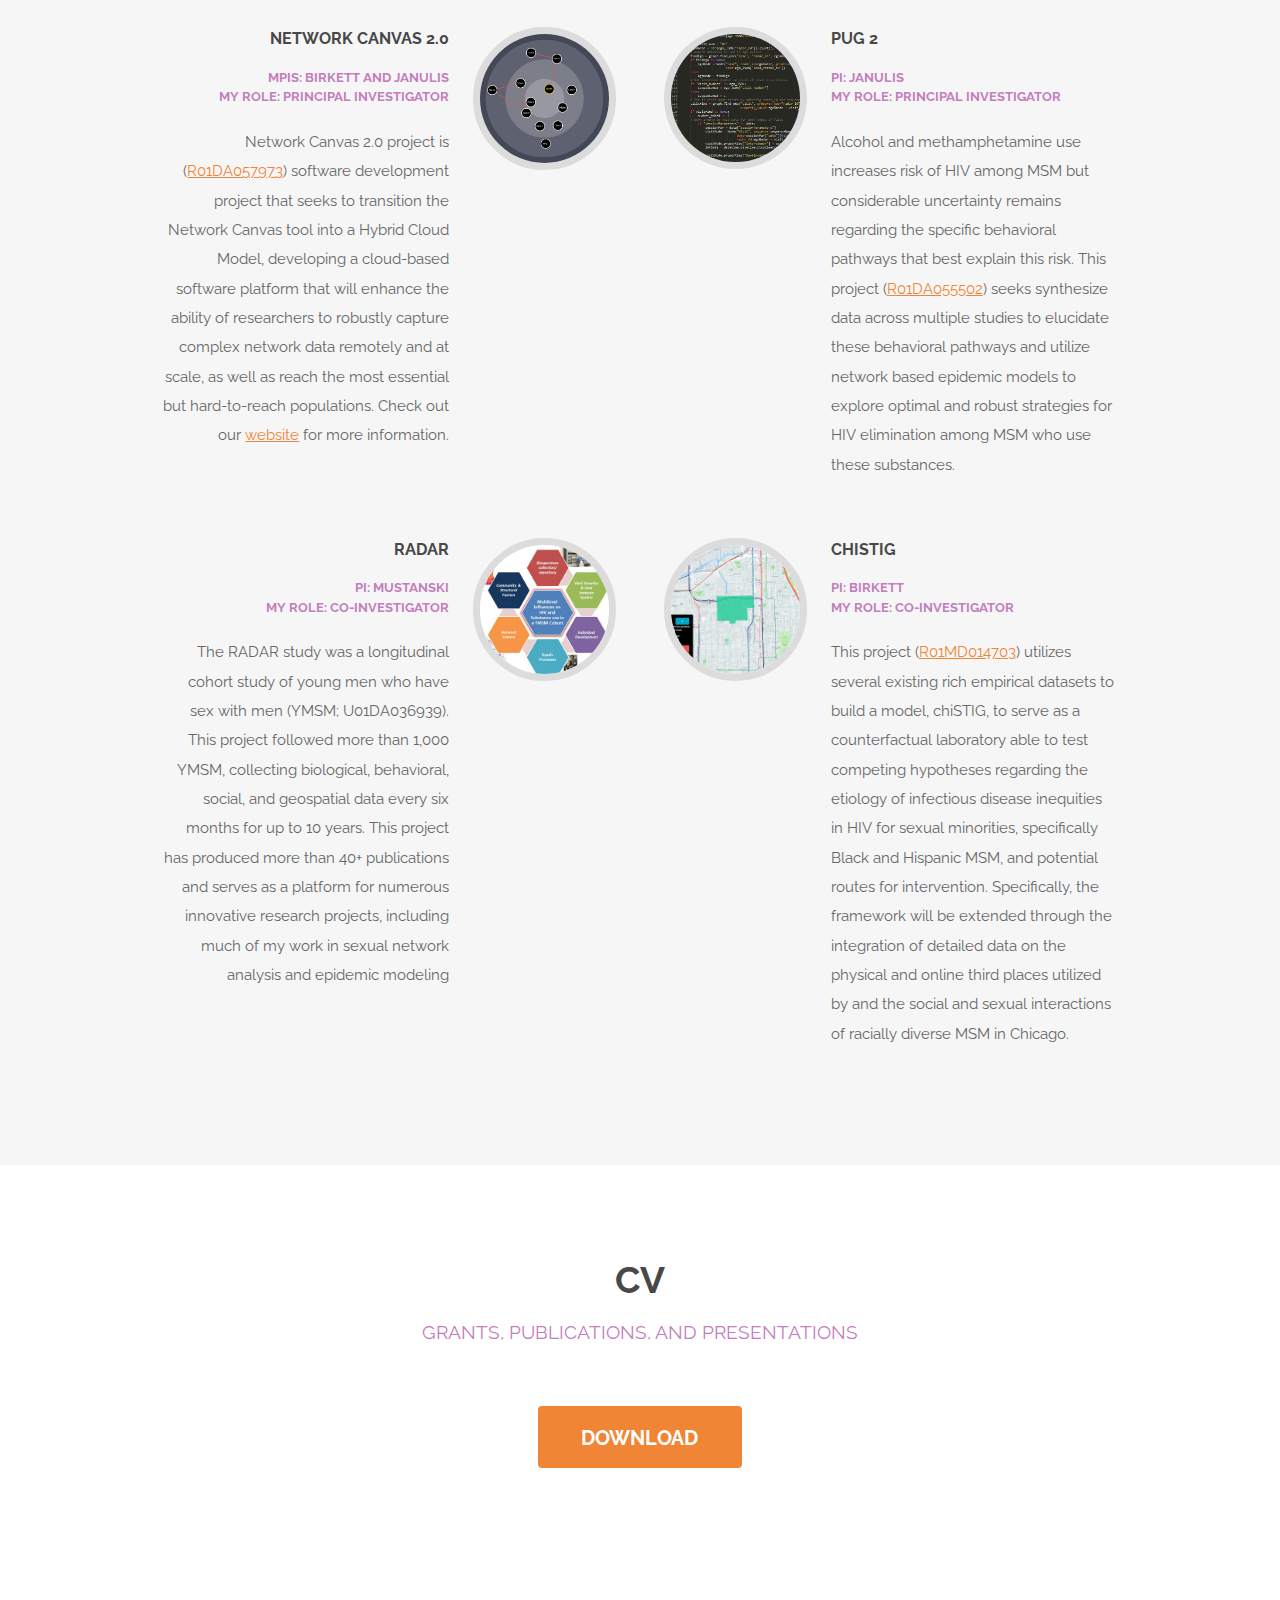
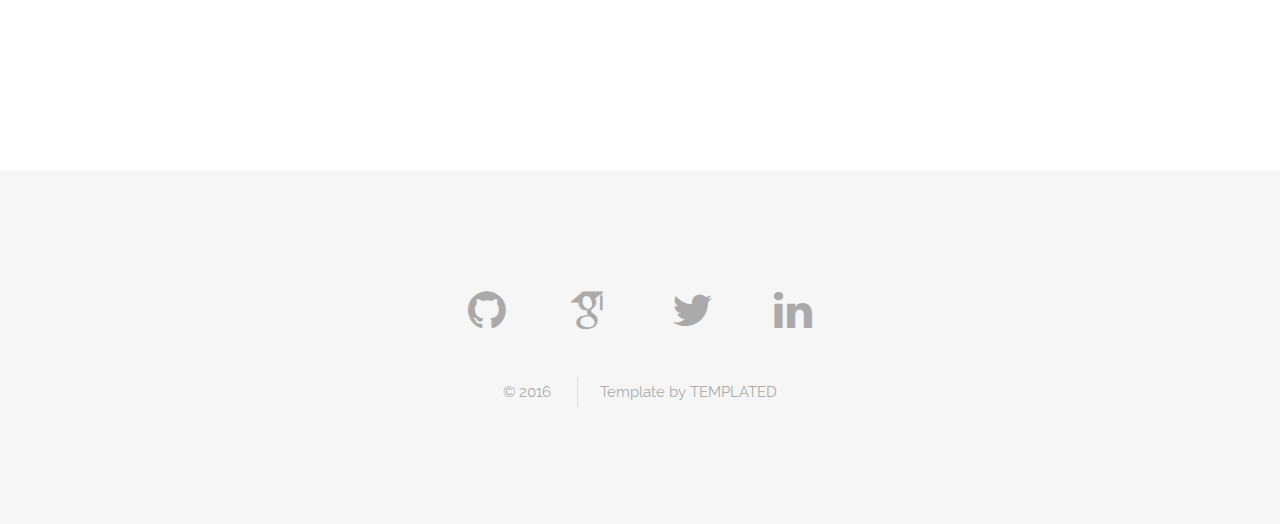
==== commit b1664e18: "Update RADAR description" ====
--- a/index.html
+++ b/index.html
@@ -93,7 +93,7 @@
 										<h4>RADAR</h4>
 										<p class="bold">PI: Mustanski </br> My Role: Co-Investigator</p>
 									</header>
-									<p>The RADAR study is a longitudinal cohort study of young men who have sex with men (YMSM; <a href="https://projectreporter.nih.gov/project_info_description.cfm?aid=9271372&icde=31933219&ddparam=&ddvalue=&ddsub=&cr=3&csb=default&cs=ASC">U01DA036939</a>). This project follows more than 1,000 YMSM, collecting biological, behavioral, social, and geospatial data every six months for up to 10 years. This project has produced more than 40+ publications and serves as a platform for numerous innovative research projects, including its participation in NIDA's C3PNO consortium <a href="https://reporter.nih.gov/search/ulY2-JUQO0CBZfB5FTAWDQ/project-details/10552117">U24DA044554</a></p>
+									<p>The RADAR study was a longitudinal cohort study of young men who have sex with men (YMSM; U01DA036939). This project followed more than 1,000 YMSM, collecting biological, behavioral, social, and geospatial data every six months for up to 10 years. This project has produced more than 40+ publications and serves as a platform for numerous innovative research projects, including much of my work in sexual network analysis and epidemic modeling</p>
 								</div>
 							</div>
 							<div class="feature">
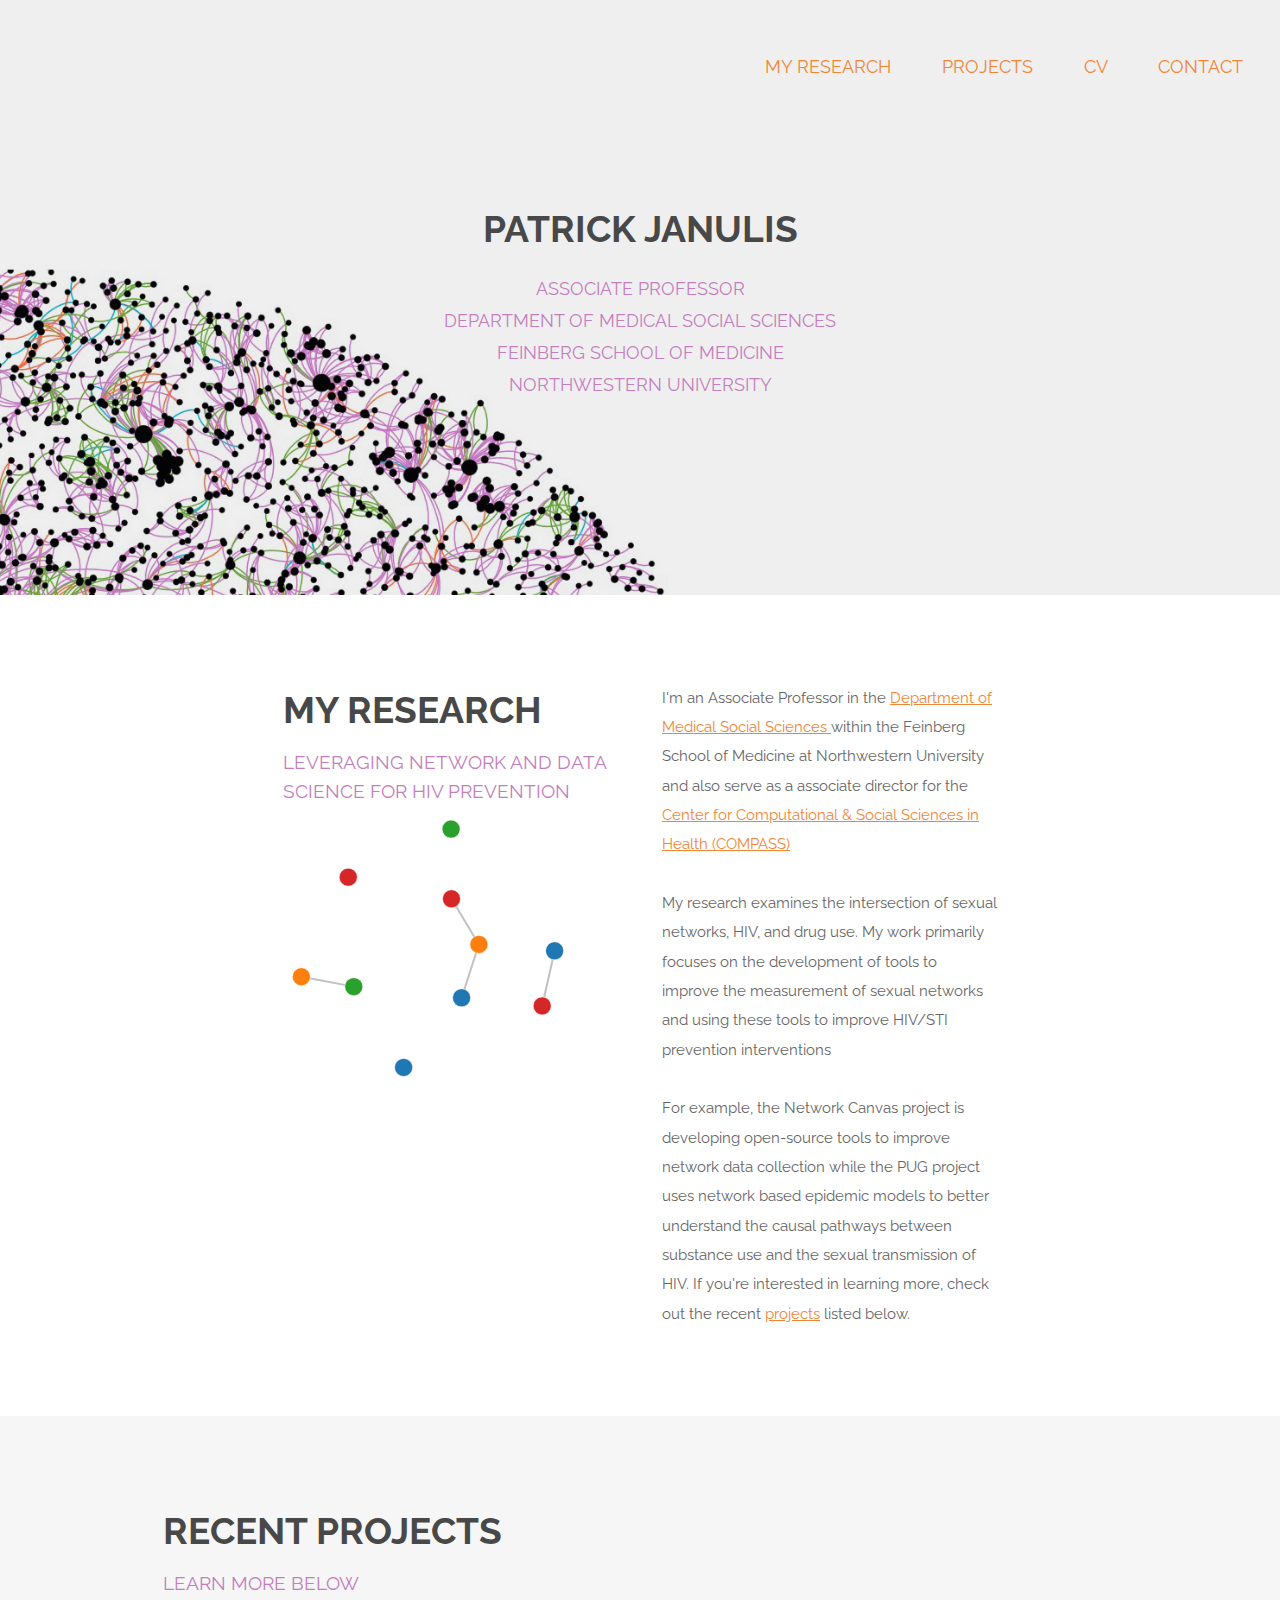
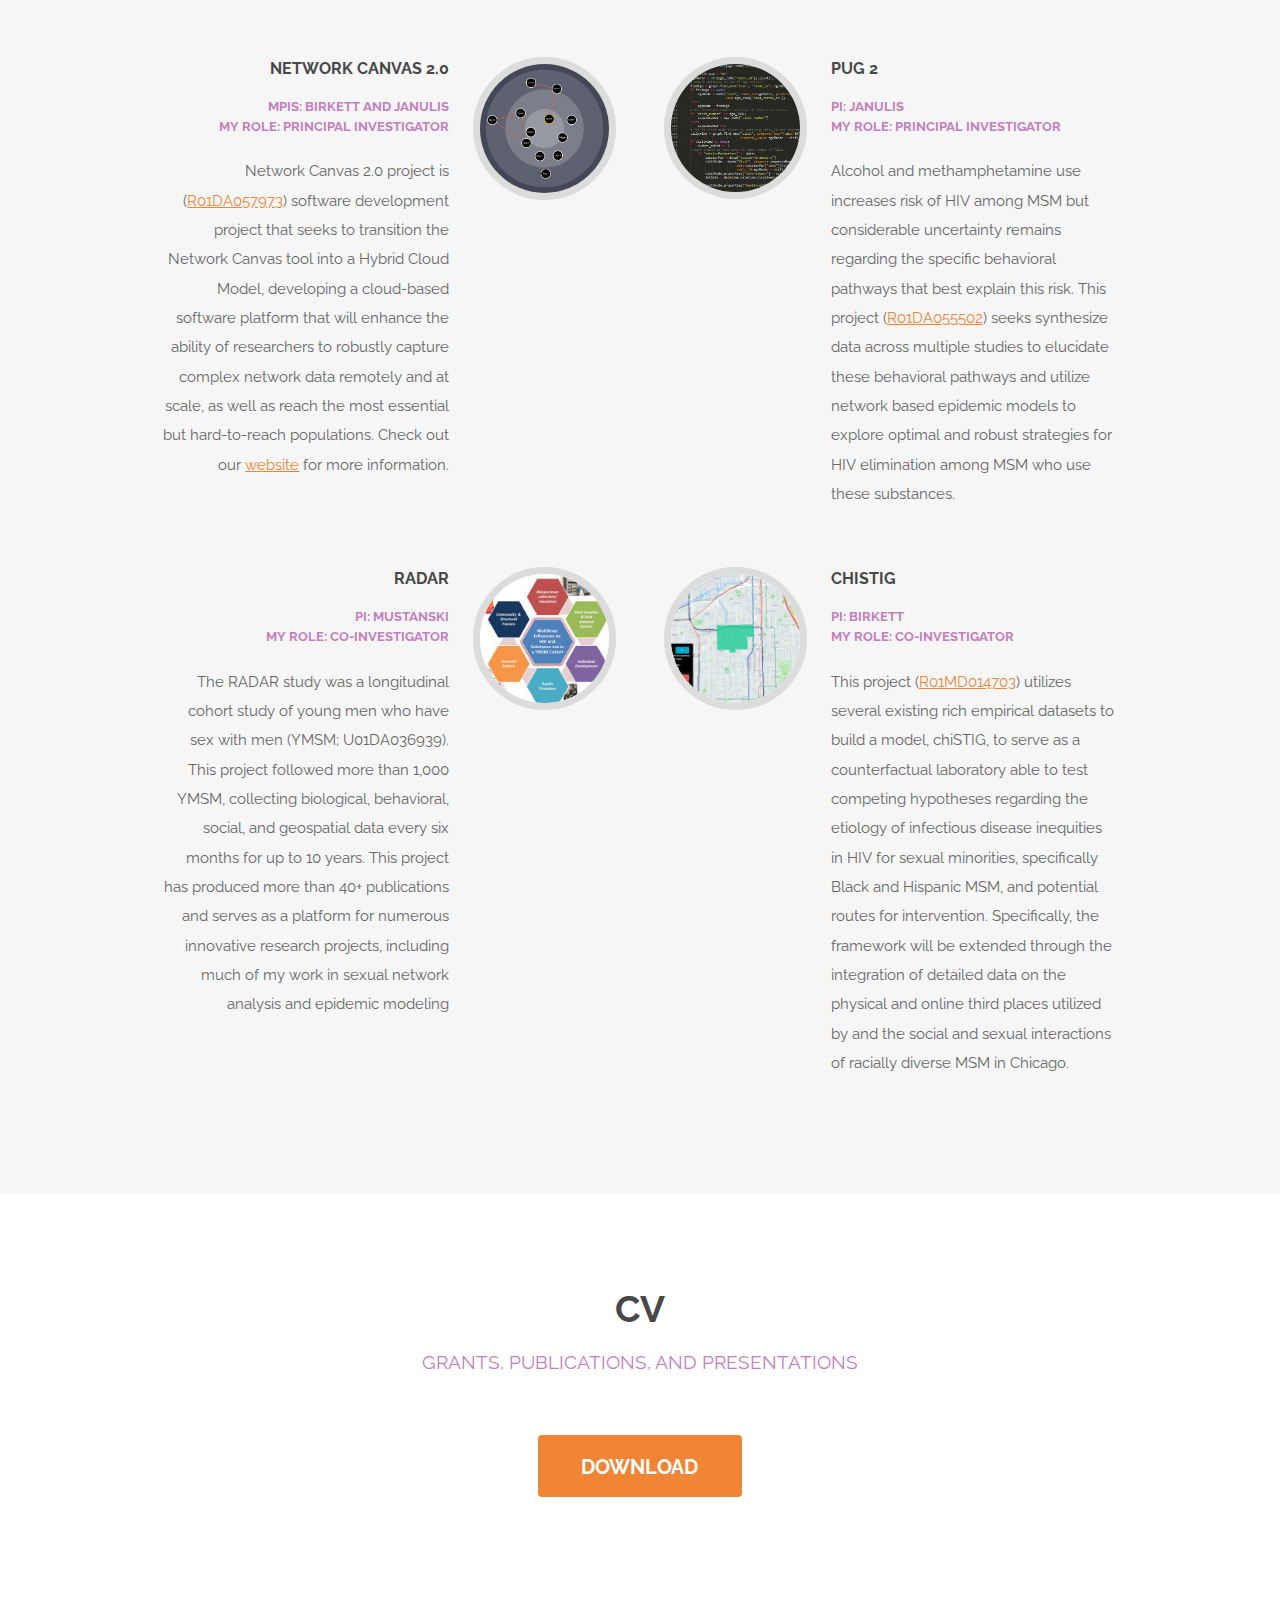
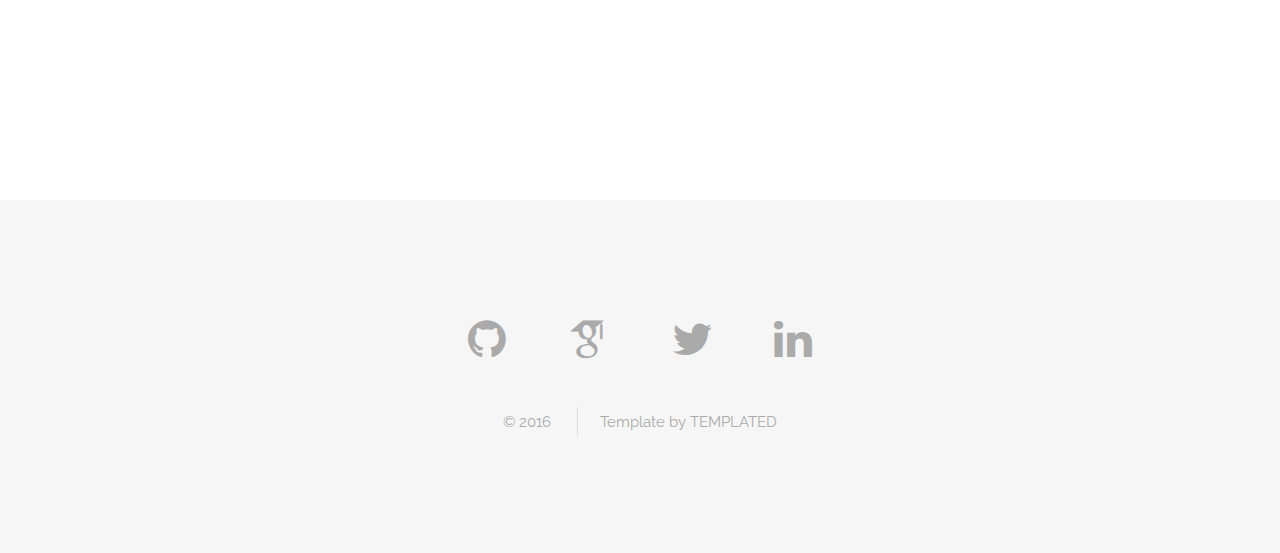
==== commit 55b80d51: "Update top description" ====
--- a/index.html
+++ b/index.html
@@ -52,7 +52,7 @@
 							<div class="6u$ 12u$(medium)">
 								<p>I'm an Associate Professor in the <a href="http://www.mss.northwestern.edu/"> Department of Medical Social Sciences </a> within the Feinberg School of Medicine at Northwestern University and also serve as a associate director for the <a href="https://www.feinberg.northwestern.edu/sites/compass/index.html">Center for Computational & Social Sciences in Health (COMPASS)</a></p>
 								<p>My research examines the intersection of sexual networks, HIV, and drug use. My work primarily focuses on the development of tools to improve the measurement of sexual networks and using these tools to improve HIV/STI prevention interventions</p>
-								<p>For example, much of my work focuses on the use of open-source network based epidemic models (e.g., EpiModel) and leveraging these tools to better understand the causal pathways between substance use and HIV. If you're interested in learning more, check out the recent <a href="#Projects">projects</a> listed below.</p>
+								<p>For example, the Network Canvas project is developing open-source tools to improve network data collection while the PUG project uses network based epidemic models to better understand the causal pathways between substance use and the sexual transmission of HIV. If you're interested in learning more, check out the recent <a href="#Projects">projects</a> listed below.</p>
 							</div>
 						</div>
 					</div>
